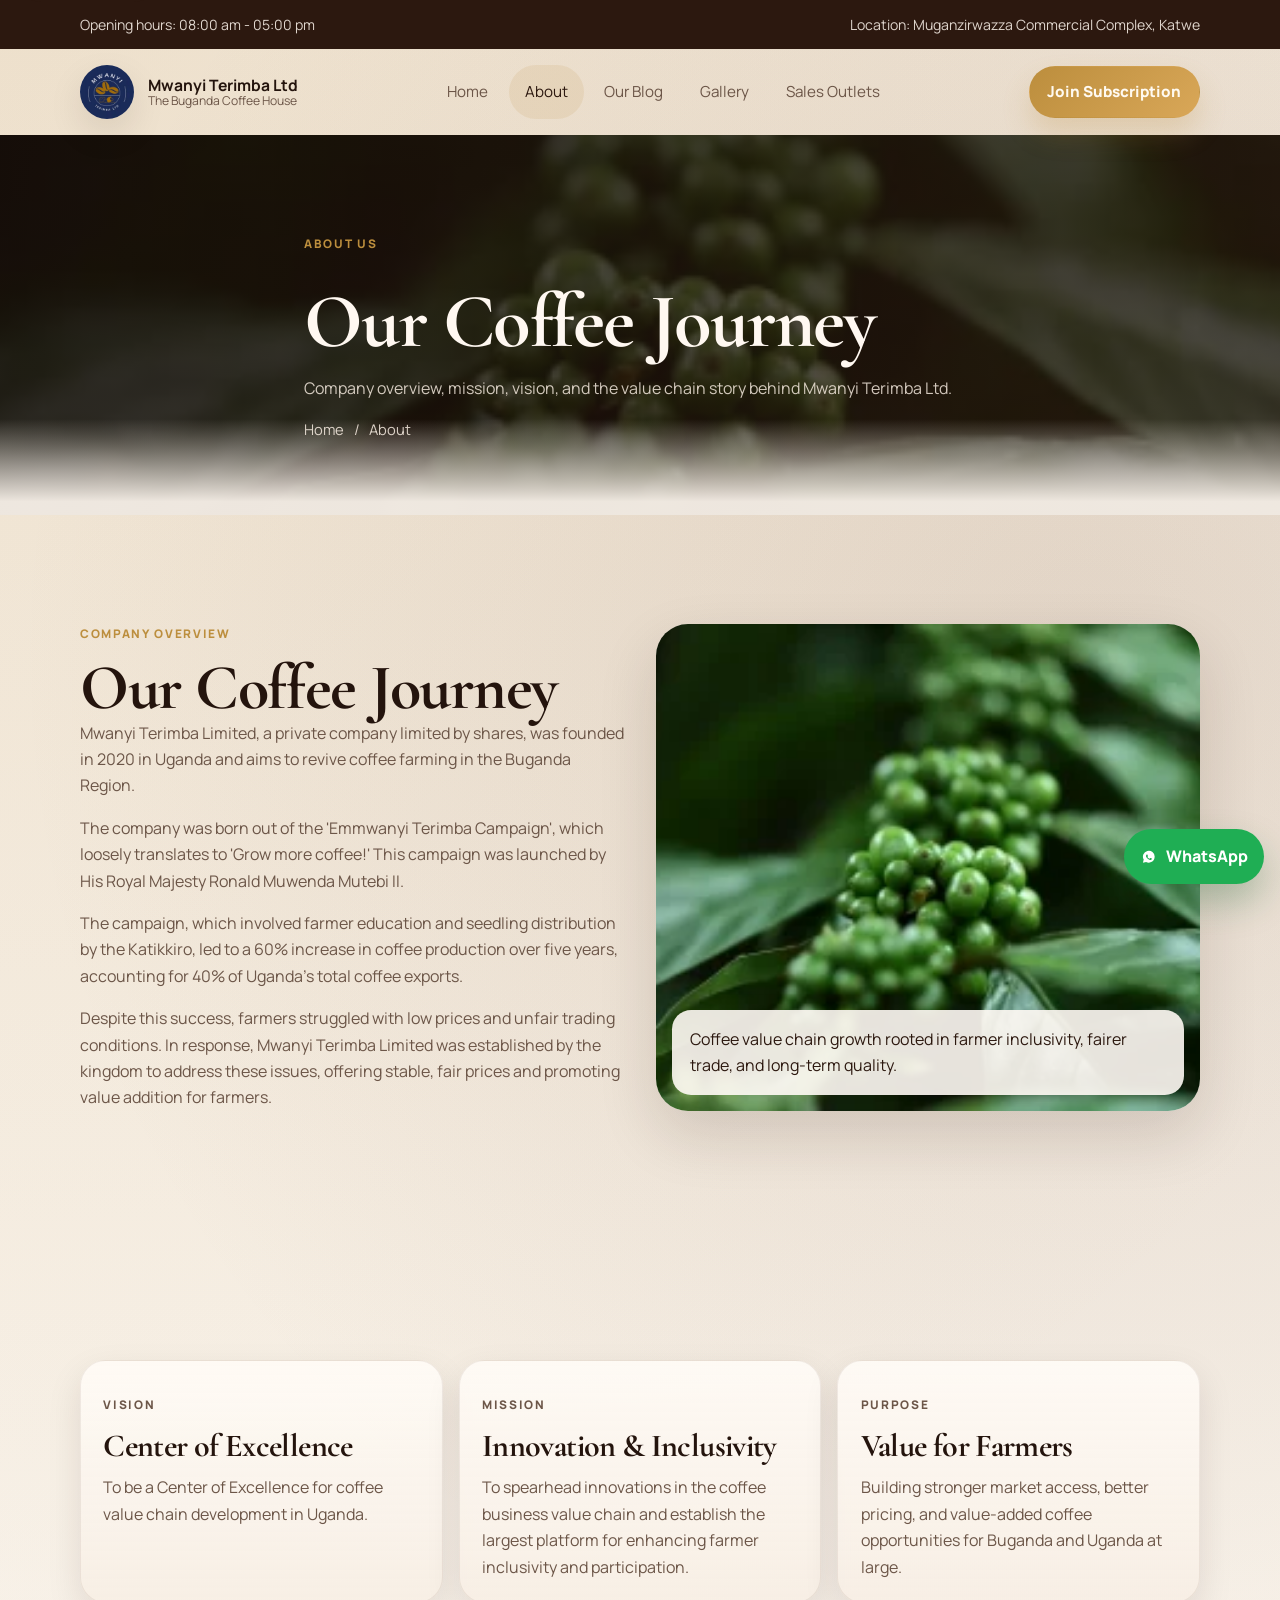
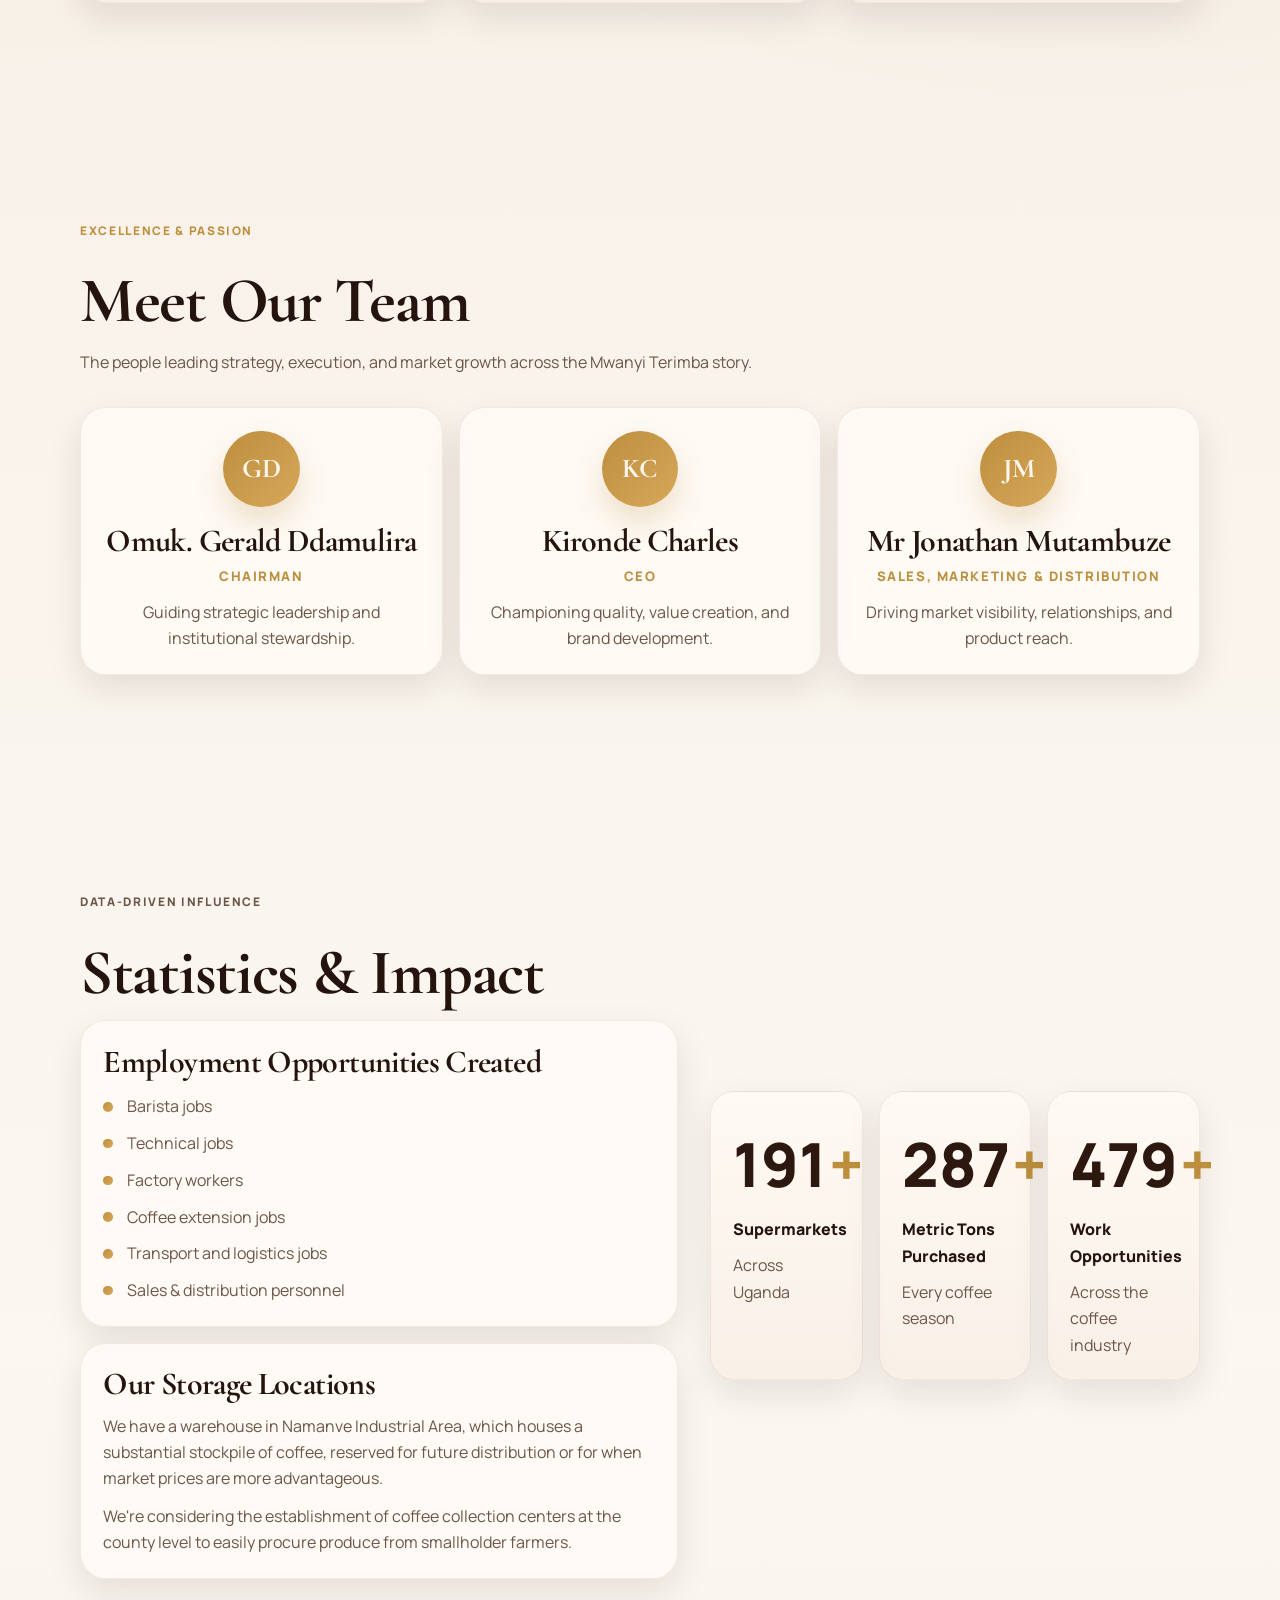
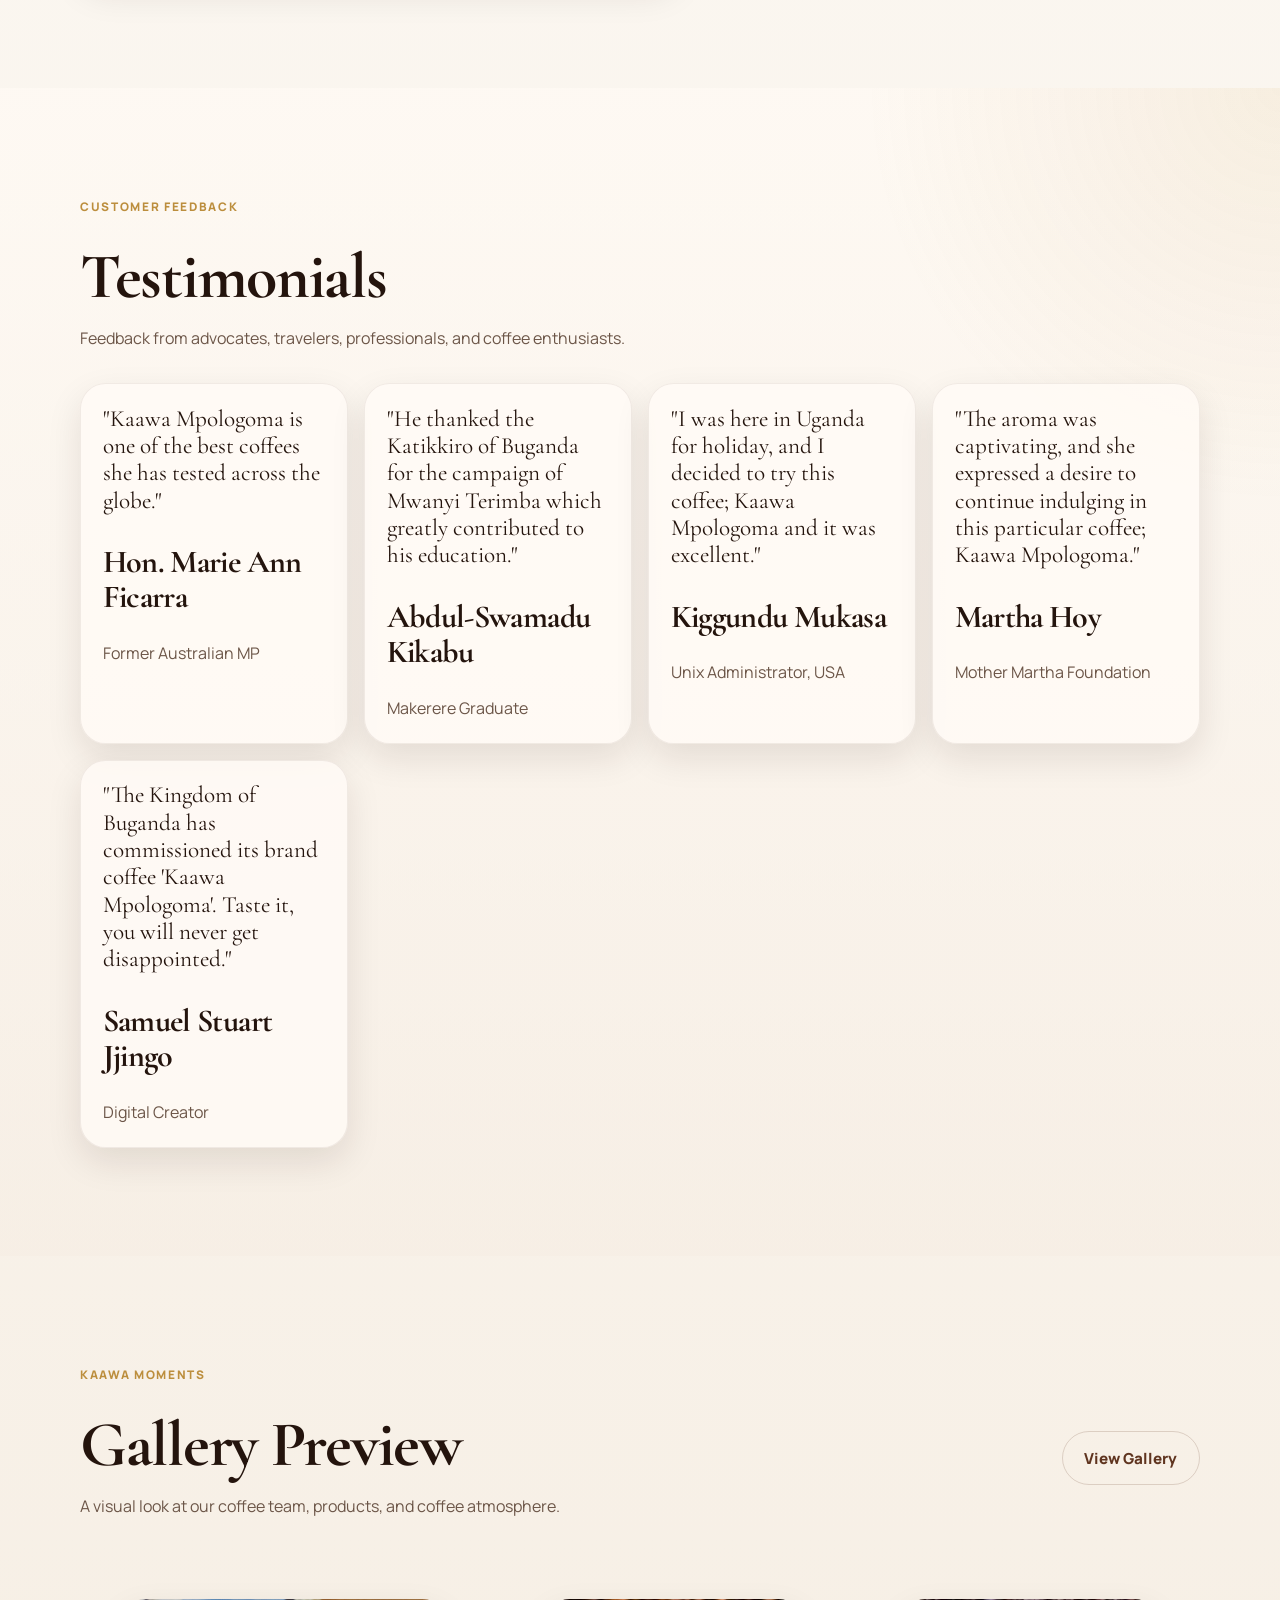
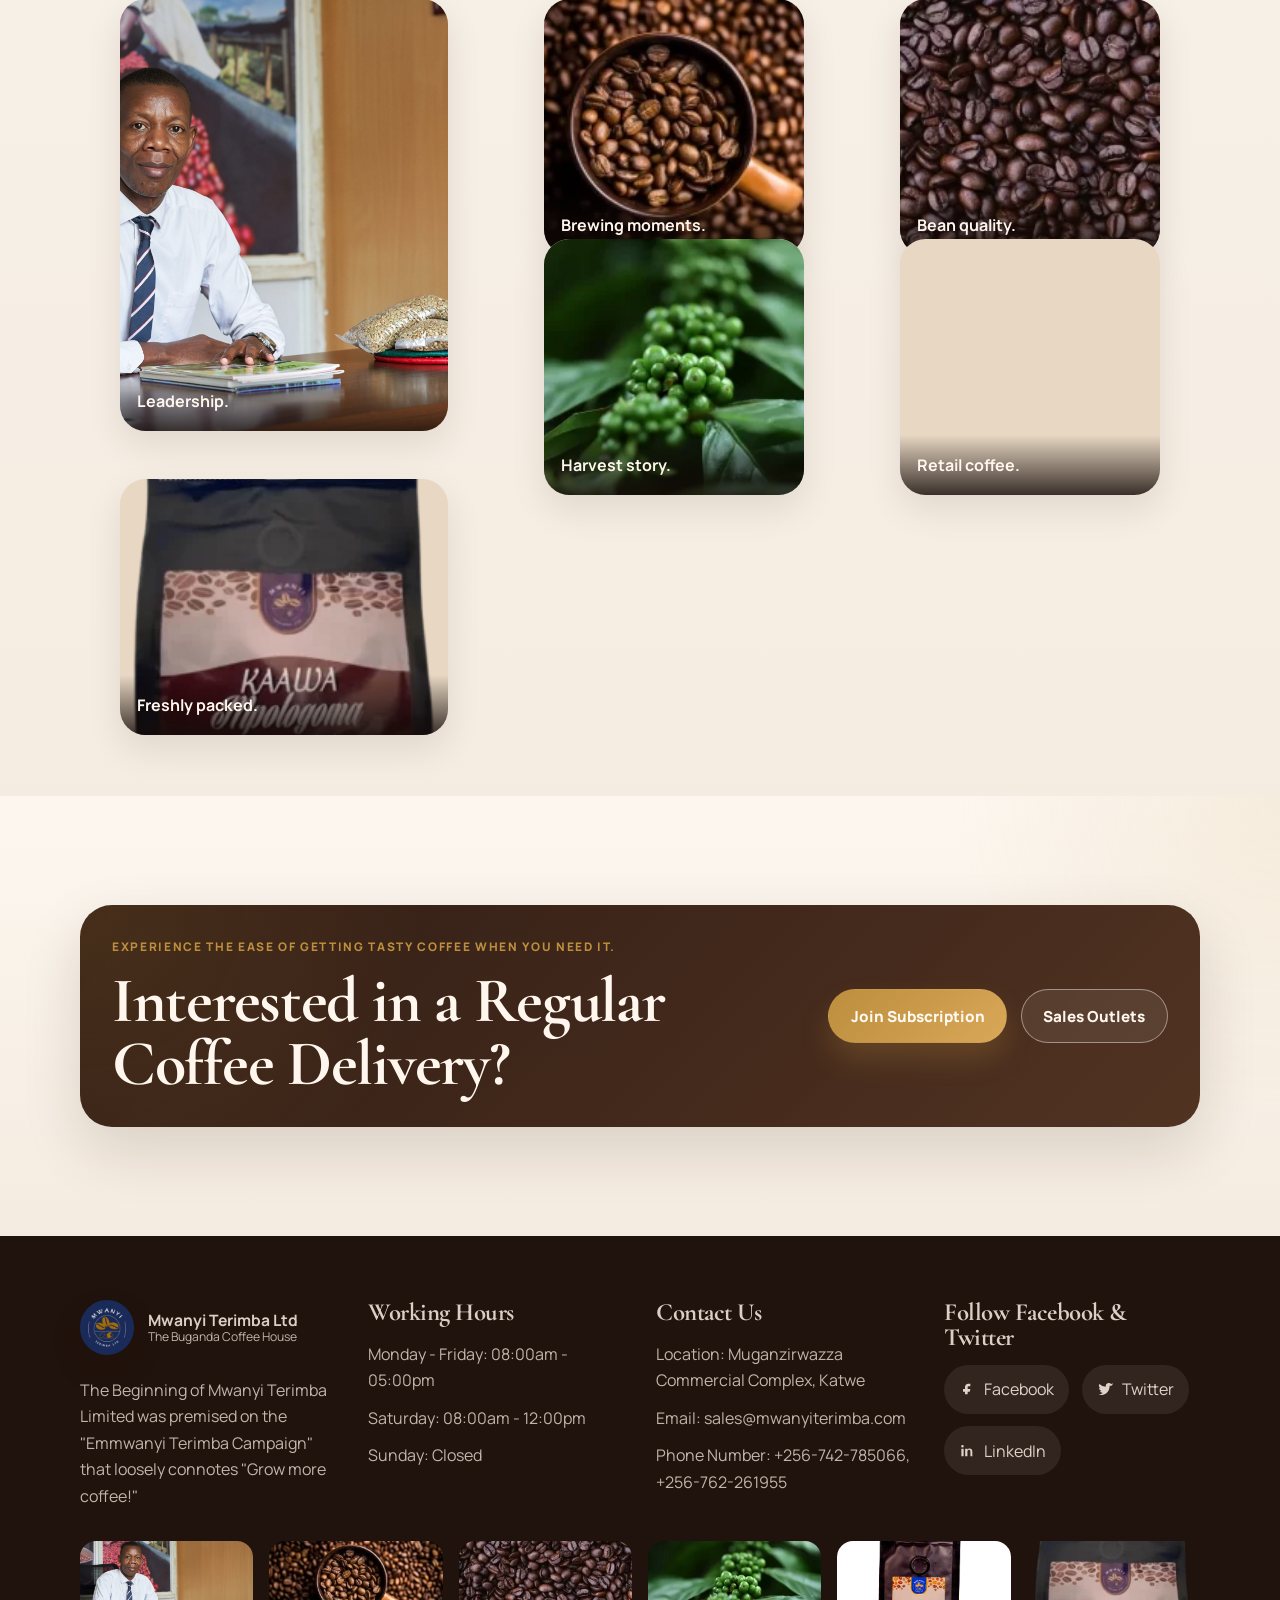
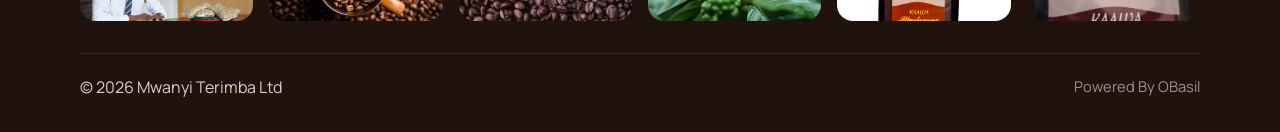
==== about.html @ d570b083 "Initial site" ====
<!DOCTYPE html>
<html lang="en">
  <head>
    <meta charset="UTF-8" />
    <meta name="viewport" content="width=device-width, initial-scale=1.0" />
    <title>About Us | Mwanyi Terimba Ltd</title>
    <meta
      name="description"
      content="Learn about Mwanyi Terimba Ltd, our coffee journey, mission, vision, team, impact, and the story behind The Buganda Coffee House."
    />
    <meta name="theme-color" content="#2c180f" />
    <link rel="preconnect" href="https://fonts.googleapis.com" />
    <link rel="preconnect" href="https://fonts.gstatic.com" crossorigin />
    <link
      href="https://fonts.googleapis.com/css2?family=Cormorant+Garamond:wght@500;600;700&family=Manrope:wght@400;500;600;700;800&display=swap"
      rel="stylesheet"
    />
    <link rel="stylesheet" href="styles.css" />
    <script src="script.js" defer></script>
  </head>
  <body data-page="about">
    <a class="skip-link" href="#main-content">Skip to content</a>

    <div class="topbar">
      <div class="container topbar-inner">
        <p>Opening hours: 08:00 am - 05:00 pm</p>
        <p>Location: Muganzirwazza Commercial Complex, Katwe</p>
      </div>
    </div>

    <header class="site-header" id="site-header">
      <div class="container nav-shell">
        <a class="brand" href="index.html" aria-label="Mwanyi Terimba Ltd home">
          <img
            src="images/logo/mwanyiterimbalogo.jpg"
            alt="Mwanyi Terimba Ltd logo"
            width="56"
            height="56"
          />
          <span>
            <strong>Mwanyi Terimba Ltd</strong>
            <small>The Buganda Coffee House</small>
          </span>
        </a>

        <button
          class="nav-toggle"
          type="button"
          aria-expanded="false"
          aria-controls="site-nav"
          aria-label="Toggle navigation"
        >
          <span></span>
          <span></span>
          <span></span>
        </button>

        <nav class="site-nav" id="site-nav" aria-label="Primary navigation">
          <a href="index.html" data-nav="home">Home</a>
          <a href="about.html" data-nav="about">About</a>
          <a href="blog.html" data-nav="blog">Our Blog</a>
          <a href="gallery.html" data-nav="gallery">Gallery</a>
          <a href="outlets.html" data-nav="outlets">Sales Outlets</a>
        </nav>

        <a class="button button-small button-solid nav-cta" href="index.html#subscription">
          Join Subscription
        </a>
      </div>
    </header>

    <main id="main-content">
      <section class="page-hero page-hero--about">
        <div class="page-hero-backdrop" aria-hidden="true"></div>
        <div class="container page-hero-shell">
          <p class="eyebrow">About Us</p>
          <h1>Our Coffee Journey</h1>
          <p>
            Company overview, mission, vision, and the value chain story behind Mwanyi
            Terimba Ltd.
          </p>
          <div class="breadcrumbs">
            <a href="index.html">Home</a>
            <span>/</span>
            <span>About</span>
          </div>
        </div>
      </section>

      <section class="section">
        <div class="container section-split">
          <div class="section-copy reveal">
            <p class="eyebrow">Company Overview</p>
            <h2>Our Coffee Journey</h2>
            <div class="copy-stack">
              <p>
                Mwanyi Terimba Limited, a private company limited by shares, was founded
                in 2020 in Uganda and aims to revive coffee farming in the Buganda Region.
              </p>
              <p>
                The company was born out of the 'Emmwanyi Terimba Campaign', which
                loosely translates to 'Grow more coffee!' This campaign was launched by
                His Royal Majesty Ronald Muwenda Mutebi II.
              </p>
              <p>
                The campaign, which involved farmer education and seedling distribution by
                the Katikkiro, led to a 60% increase in coffee production over five years,
                accounting for 40% of Uganda's total coffee exports.
              </p>
              <p>
                Despite this success, farmers struggled with low prices and unfair trading
                conditions. In response, Mwanyi Terimba Limited was established by the
                kingdom to address these issues, offering stable, fair prices and
                promoting value addition for farmers.
              </p>
            </div>
          </div>

          <div class="story-visual reveal">
            <img
              src="images/gallery/coffee-hero-02-300x200.webp"
              alt="Green coffee cherries in the field"
              width="300"
              height="200"
              loading="lazy"
              decoding="async"
            />
            <div class="story-visual-note">
              Coffee value chain growth rooted in farmer inclusivity, fairer trade, and
              long-term quality.
            </div>
          </div>
        </div>
      </section>

      <section class="section">
        <div class="container">
          <div class="mission-grid">
            <article class="mission-card reveal">
              <p class="eyebrow">Vision</p>
              <h3>Center of Excellence</h3>
              <p>
                To be a Center of Excellence for coffee value chain development in Uganda.
              </p>
            </article>

            <article class="mission-card reveal">
              <p class="eyebrow">Mission</p>
              <h3>Innovation &amp; Inclusivity</h3>
              <p>
                To spearhead innovations in the coffee business value chain and establish
                the largest platform for enhancing farmer inclusivity and participation.
              </p>
            </article>

            <article class="mission-card reveal">
              <p class="eyebrow">Purpose</p>
              <h3>Value for Farmers</h3>
              <p>
                Building stronger market access, better pricing, and value-added coffee
                opportunities for Buganda and Uganda at large.
              </p>
            </article>
          </div>
        </div>
      </section>

      <section class="section">
        <div class="container">
          <div class="section-heading reveal">
            <p class="eyebrow">Excellence &amp; Passion</p>
            <h2>Meet Our Team</h2>
            <p>
              The people leading strategy, execution, and market growth across the Mwanyi
              Terimba story.
            </p>
          </div>

          <div class="team-grid">
            <article class="team-card reveal">
              <div class="avatar-badge">GD</div>
              <h3>Omuk. Gerald Ddamulira</h3>
              <small>Chairman</small>
              <p>Guiding strategic leadership and institutional stewardship.</p>
            </article>

            <article class="team-card reveal">
              <div class="avatar-badge">KC</div>
              <h3>Kironde Charles</h3>
              <small>CEO</small>
              <p>Championing quality, value creation, and brand development.</p>
            </article>

            <article class="team-card reveal">
              <div class="avatar-badge">JM</div>
              <h3>Mr Jonathan Mutambuze</h3>
              <small>Sales, Marketing &amp; Distribution</small>
              <p>Driving market visibility, relationships, and product reach.</p>
            </article>
          </div>
        </div>
      </section>

      <section class="section impact">
        <div class="container impact-grid">
          <div class="impact-copy reveal">
            <p class="eyebrow">Data-Driven Influence</p>
            <h2>Statistics &amp; Impact</h2>
            <div class="impact-details">
              <article class="info-card">
                <h3>Employment Opportunities Created</h3>
                <ul class="check-list">
                  <li>Barista jobs</li>
                  <li>Technical jobs</li>
                  <li>Factory workers</li>
                  <li>Coffee extension jobs</li>
                  <li>Transport and logistics jobs</li>
                  <li>Sales &amp; distribution personnel</li>
                </ul>
              </article>

              <article class="info-card">
                <h3>Our Storage Locations</h3>
                <p>
                  We have a warehouse in Namanve Industrial Area, which houses a
                  substantial stockpile of coffee, reserved for future distribution or for
                  when market prices are more advantageous.
                </p>
                <p>
                  We're considering the establishment of coffee collection centers at the
                  county level to easily procure produce from smallholder farmers.
                </p>
              </article>
            </div>
          </div>

          <div class="impact-stats">
            <article class="stat-card reveal">
              <strong class="counter" data-target="200">0</strong>
              <span>Supermarkets</span>
              <p>Across Uganda</p>
            </article>

            <article class="stat-card reveal">
              <strong class="counter" data-target="300">0</strong>
              <span>Metric Tons Purchased</span>
              <p>Every coffee season</p>
            </article>

            <article class="stat-card reveal">
              <strong class="counter" data-target="500">0</strong>
              <span>Work Opportunities</span>
              <p>Across the coffee industry</p>
            </article>
          </div>
        </div>
      </section>

      <section class="section testimonials">
        <div class="container">
          <div class="section-heading reveal">
            <p class="eyebrow">Customer Feedback</p>
            <h2>Testimonials</h2>
            <p>
              Feedback from advocates, travelers, professionals, and coffee enthusiasts.
            </p>
          </div>

          <div class="testimonial-list">
            <article class="story-card reveal">
              <div class="story-card-content">
                <span class="testimonial-quote">
                  "Kaawa Mpologoma is one of the best coffees she has tested across the
                  globe."
                </span>
                <h3>Hon. Marie Ann Ficarra</h3>
                <p>Former Australian MP</p>
              </div>
            </article>

            <article class="story-card reveal">
              <div class="story-card-content">
                <span class="testimonial-quote">
                  "He thanked the Katikkiro of Buganda for the campaign of Mwanyi Terimba
                  which greatly contributed to his education."
                </span>
                <h3>Abdul-Swamadu Kikabu</h3>
                <p>Makerere Graduate</p>
              </div>
            </article>

            <article class="story-card reveal">
              <div class="story-card-content">
                <span class="testimonial-quote">
                  "I was here in Uganda for holiday, and I decided to try this coffee;
                  Kaawa Mpologoma and it was excellent."
                </span>
                <h3>Kiggundu Mukasa</h3>
                <p>Unix Administrator, USA</p>
              </div>
            </article>

            <article class="story-card reveal">
              <div class="story-card-content">
                <span class="testimonial-quote">
                  "The aroma was captivating, and she expressed a desire to continue
                  indulging in this particular coffee; Kaawa Mpologoma."
                </span>
                <h3>Martha Hoy</h3>
                <p>Mother Martha Foundation</p>
              </div>
            </article>

            <article class="story-card reveal">
              <div class="story-card-content">
                <span class="testimonial-quote">
                  "The Kingdom of Buganda has commissioned its brand coffee 'Kaawa
                  Mpologoma'. Taste it, you will never get disappointed."
                </span>
                <h3>Samuel Stuart Jjingo</h3>
                <p>Digital Creator</p>
              </div>
            </article>
          </div>
        </div>
      </section>

      <section class="section gallery">
        <div class="container">
          <div class="section-actions reveal">
            <div class="section-heading">
              <p class="eyebrow">Kaawa Moments</p>
              <h2>Gallery Preview</h2>
              <p>A visual look at our coffee team, products, and coffee atmosphere.</p>
            </div>
            <a class="button button-outline-dark" href="gallery.html">View Gallery</a>
          </div>

          <div class="gallery-grid">
            <figure class="gallery-card gallery-card-tall reveal">
              <img
                src="images/gallery/ceo.jpg"
                alt="CEO portrait"
                width="2560"
                height="1707"
                loading="lazy"
                decoding="async"
              />
              <figcaption>Leadership.</figcaption>
            </figure>

            <figure class="gallery-card reveal">
              <img
                src="images/gallery/coffeebeans2.webp"
                alt="Hot coffee brewing"
                width="300"
                height="168"
                loading="lazy"
                decoding="async"
              />
              <figcaption>Brewing moments.</figcaption>
            </figure>

            <figure class="gallery-card reveal">
              <img
                src="images/gallery/coffeebeans.webp"
                alt="Coffee beans"
                width="300"
                height="200"
                loading="lazy"
                decoding="async"
              />
              <figcaption>Bean quality.</figcaption>
            </figure>

            <figure class="gallery-card reveal">
              <img
                src="images/gallery/coffee-hero-02-300x200.webp"
                alt="Coffee harvest"
                width="300"
                height="200"
                loading="lazy"
                decoding="async"
              />
              <figcaption>Harvest story.</figcaption>
            </figure>

            <figure class="gallery-card reveal">
              <img
                src="images/gallery/kawampologoma.jpg"
                alt="Coffee packaging"
                width="2050"
                height="2560"
                loading="lazy"
                decoding="async"
              />
              <figcaption>Retail coffee.</figcaption>
            </figure>

            <figure class="gallery-card reveal">
              <img
                src="images/gallery/kawampologomasacket.webp"
                alt="Coffee pack"
                width="224"
                height="320"
                loading="lazy"
                decoding="async"
              />
              <figcaption>Freshly packed.</figcaption>
            </figure>
          </div>
        </div>
      </section>

      <section class="section cta-banner">
        <div class="container cta-shell reveal">
          <div>
            <p class="eyebrow">Experience the ease of getting tasty coffee when you need it.</p>
            <h2>Interested in a Regular Coffee Delivery?</h2>
          </div>
          <div class="cta-actions">
            <a class="button button-solid" href="index.html#subscription">Join Subscription</a>
            <a class="button button-outline" href="outlets.html">Sales Outlets</a>
          </div>
        </div>
      </section>
    </main>

    <footer class="site-footer">
      <div class="container footer-grid">
        <div class="footer-meta">
          <a class="brand footer-brand" href="index.html">
            <img
              src="images/logo/mwanyiterimbalogo.jpg"
              alt="Mwanyi Terimba Ltd logo"
              width="56"
              height="56"
              loading="lazy"
              decoding="async"
            />
            <span>
              <strong>Mwanyi Terimba Ltd</strong>
              <small>The Buganda Coffee House</small>
            </span>
          </a>
          <p class="footer-copy">
            The Beginning of Mwanyi Terimba Limited was premised on the "Emmwanyi Terimba
            Campaign" that loosely connotes "Grow more coffee!"
          </p>
        </div>

        <div>
          <h3>Working Hours</h3>
          <ul class="footer-list">
            <li>Monday - Friday: 08:00am - 05:00pm</li>
            <li>Saturday: 08:00am - 12:00pm</li>
            <li>Sunday: Closed</li>
          </ul>
        </div>

        <div>
          <h3>Contact Us</h3>
          <ul class="footer-list">
            <li>Location: Muganzirwazza Commercial Complex, Katwe</li>
            <li>Email: <a href="mailto:sales@mwanyiterimba.com">sales@mwanyiterimba.com</a></li>
            <li>
              Phone Number:
              <a href="tel:+256742785066">+256-742-785066</a>,
              <a href="tel:+256762261955">+256-762-261955</a>
            </li>
          </ul>
        </div>

        <div>
          <h3>Follow Facebook &amp; Twitter</h3>
          <div class="social-links" aria-label="Social media links">
            <a href="https://facebook.com" target="_blank" rel="noreferrer">
              <svg viewBox="0 0 24 24" aria-hidden="true">
                <path d="M14 8h3V4h-3c-3 0-5 2-5 5v3H6v4h3v4h4v-4h3.2l.8-4H13V9c0-.6.4-1 1-1Z" />
              </svg>
              <span>Facebook</span>
            </a>
            <a href="https://twitter.com" target="_blank" rel="noreferrer">
              <svg viewBox="0 0 24 24" aria-hidden="true">
                <path d="M18.9 7.15c.01.2.01.4.01.61 0 6.2-4.72 13.35-13.35 13.35A13.3 13.3 0 0 1 2 20.06a9.45 9.45 0 0 0 6.92-1.94 4.69 4.69 0 0 1-4.38-3.25c.3.05.6.08.92.08.44 0 .87-.06 1.28-.17a4.68 4.68 0 0 1-3.75-4.59v-.06c.63.35 1.35.57 2.12.6a4.68 4.68 0 0 1-1.45-6.24A13.28 13.28 0 0 0 13.3 8.7a4.68 4.68 0 0 1 7.97-4.27 9.3 9.3 0 0 0 2.97-1.14 4.67 4.67 0 0 1-2.05 2.58A9.37 9.37 0 0 0 24 5.1a10.07 10.07 0 0 1-2.7 2.05 4.5 4.5 0 0 0-2.4 0Z" />
              </svg>
              <span>Twitter</span>
            </a>
            <a href="https://linkedin.com" target="_blank" rel="noreferrer">
              <svg viewBox="0 0 24 24" aria-hidden="true">
                <path d="M6.94 8.5H3.56V20h3.38V8.5Zm.22-3.55a1.95 1.95 0 1 0-3.9 0 1.95 1.95 0 0 0 3.9 0ZM20 13.1c0-3.32-1.77-4.86-4.14-4.86-1.9 0-2.75 1.04-3.22 1.77V8.5H9.26V20h3.38v-6.4c0-1.68.32-3.3 2.4-3.3 2.06 0 2.08 1.92 2.08 3.41V20H20v-6.9Z" />
              </svg>
              <span>LinkedIn</span>
            </a>
          </div>
        </div>
      </div>

      <div class="container footer-gallery" aria-label="Footer gallery">
        <img src="images/gallery/ceo.jpg" alt="Mwanyi Terimba CEO portrait" loading="lazy" decoding="async" />
        <img src="images/gallery/coffeebeans2.webp" alt="Coffee served" loading="lazy" decoding="async" />
        <img src="images/gallery/coffeebeans.webp" alt="Coffee beans" loading="lazy" decoding="async" />
        <img src="images/gallery/coffee-hero-02-300x200.webp" alt="Coffee garden" loading="lazy" decoding="async" />
        <img src="images/gallery/kawampologoma.jpg" alt="Kaawa Mpologoma packet" loading="lazy" decoding="async" />
        <img src="images/gallery/kawampologomasacket.webp" alt="Coffee pack" loading="lazy" decoding="async" />
      </div>

      <div class="container footer-bottom">
        <p>&copy; <span id="current-year">2026</span> Mwanyi Terimba Ltd</p>
        <p class="footer-powered">Powered By OBasil</p>
      </div>
    </footer>

    <a
      class="whatsapp-button"
      href="https://wa.me/256742785066"
      target="_blank"
      rel="noreferrer"
      aria-label="Chat with Mwanyi Terimba Ltd on WhatsApp"
    >
      <svg viewBox="0 0 24 24" aria-hidden="true">
        <path
          d="M20 12a8 8 0 0 1-11.76 7.05L4 20l1.05-4.24A8 8 0 1 1 20 12Zm-4.23 2.23c-.2-.1-1.16-.57-1.34-.63-.18-.07-.31-.1-.44.1-.13.19-.51.63-.62.76-.11.13-.23.15-.43.05-.2-.1-.84-.31-1.6-.99-.59-.52-.99-1.16-1.11-1.35-.11-.2-.01-.3.08-.4.09-.09.2-.23.29-.34.1-.11.13-.19.2-.32.07-.13.03-.24-.02-.34-.05-.1-.44-1.06-.6-1.46-.16-.37-.32-.32-.44-.33h-.38c-.13 0-.34.05-.52.24-.18.2-.68.67-.68 1.63s.7 1.89.8 2.02c.1.13 1.37 2.08 3.32 2.92.47.2.84.32 1.13.42.47.15.89.13 1.22.08.37-.06 1.16-.47 1.33-.92.16-.46.16-.84.11-.92-.04-.08-.18-.13-.37-.23Z"
        />
      </svg>
      <span>WhatsApp</span>
    </a>
  </body>
</html>
---- styles.css ----
:root {
  --bg: #f6efe7;
  --bg-soft: #fbf7f2;
  --surface: rgba(255, 249, 241, 0.78);
  --surface-strong: #fffaf4;
  --surface-deep: #402418;
  --text: #24140d;
  --text-soft: #6c5648;
  --primary: #5f341f;
  --primary-deep: #2c180f;
  --gold: #bc8e3d;
  --gold-soft: #e8c98f;
  --line: rgba(77, 45, 28, 0.14);
  --shadow: 0 24px 60px rgba(39, 22, 14, 0.14);
  --shadow-soft: 0 14px 35px rgba(39, 22, 14, 0.1);
  --radius-sm: 18px;
  --radius-md: 28px;
  --radius-lg: 40px;
  --container: min(1120px, calc(100% - 2rem));
  --transition: 220ms ease;
}

*,
*::before,
*::after {
  box-sizing: border-box;
}

html {
  scroll-behavior: smooth;
  scroll-padding-top: 6rem;
}

body {
  margin: 0;
  font-family: "Manrope", "Segoe UI", sans-serif;
  color: var(--text);
  overflow-x: hidden;
  background:
    radial-gradient(circle at top left, rgba(188, 142, 61, 0.12), transparent 26%),
    radial-gradient(circle at right 15% top 10%, rgba(95, 52, 31, 0.12), transparent 18%),
    linear-gradient(180deg, #f4ebdf 0%, #fbf7f1 45%, #f3e9dc 100%);
  line-height: 1.65;
}

img {
  display: block;
  max-width: 100%;
}

a {
  color: inherit;
  text-decoration: none;
}

button,
a {
  -webkit-tap-highlight-color: transparent;
}

button {
  font: inherit;
}

main,
header,
section,
footer {
  position: relative;
}

.skip-link {
  position: absolute;
  top: -3rem;
  left: 1rem;
  padding: 0.75rem 1rem;
  background: var(--primary-deep);
  color: #fff;
  border-radius: 999px;
  z-index: 50;
}

.skip-link:focus {
  top: 1rem;
}

.container {
  width: var(--container);
  margin: 0 auto;
}

.section {
  padding: 4.75rem 0;
}

.eyebrow {
  margin: 0 0 0.85rem;
  color: var(--gold);
  text-transform: uppercase;
  letter-spacing: 0.14em;
  font-size: 0.74rem;
  font-weight: 800;
}

h1,
h2,
h3 {
  margin: 0;
  font-family: "Cormorant Garamond", Georgia, serif;
  letter-spacing: -0.02em;
  line-height: 0.98;
}

h1 {
  font-size: clamp(3rem, 8vw, 5.8rem);
}

h2 {
  font-size: clamp(2.3rem, 6vw, 4rem);
}

h3 {
  font-size: clamp(1.45rem, 3vw, 2rem);
}

p {
  margin: 0;
}

.topbar {
  background: var(--primary-deep);
  color: rgba(255, 247, 239, 0.85);
  font-size: 0.88rem;
}

.topbar-inner {
  display: flex;
  flex-direction: column;
  gap: 0.3rem;
  padding: 0.8rem 0;
}

.site-header {
  position: sticky;
  top: 0;
  z-index: 40;
  transition: background-color var(--transition), box-shadow var(--transition), backdrop-filter var(--transition);
}

.site-header.is-scrolled {
  background: rgba(248, 241, 233, 0.82);
  backdrop-filter: blur(18px);
  box-shadow: 0 16px 40px rgba(41, 23, 15, 0.08);
}

.nav-shell {
  display: grid;
  grid-template-columns: minmax(0, 1fr) auto;
  align-items: center;
  gap: 0.75rem;
  padding: 1rem 0;
}

.brand {
  display: inline-flex;
  align-items: center;
  gap: 0.85rem;
  min-width: 0;
}

.brand img {
  width: 3.4rem;
  height: 3.4rem;
  border-radius: 50%;
  object-fit: cover;
  box-shadow: var(--shadow-soft);
}

.brand span {
  display: grid;
  gap: 0.05rem;
  min-width: 0;
}

.brand strong {
  font-size: 0.98rem;
  line-height: 1.15;
}

.brand small {
  font-size: 0.76rem;
  color: var(--text-soft);
  line-height: 1.15;
}

.nav-toggle {
  justify-self: end;
  width: 3rem;
  height: 3rem;
  display: inline-flex;
  flex-direction: column;
  justify-content: center;
  gap: 0.3rem;
  padding: 0.65rem;
  border: 1px solid var(--line);
  border-radius: 999px;
  background: rgba(255, 250, 244, 0.8);
  color: var(--primary-deep);
}

.nav-toggle span {
  display: block;
  width: 100%;
  height: 2px;
  border-radius: 999px;
  background: currentColor;
  transition: transform var(--transition), opacity var(--transition);
}

.nav-toggle[aria-expanded="true"] span:nth-child(1) {
  transform: translateY(0.32rem) rotate(45deg);
}

.nav-toggle[aria-expanded="true"] span:nth-child(2) {
  opacity: 0;
}

.nav-toggle[aria-expanded="true"] span:nth-child(3) {
  transform: translateY(-0.32rem) rotate(-45deg);
}

.site-nav {
  grid-column: 1 / -1;
  display: none;
  flex-direction: column;
  gap: 0.3rem;
  padding: 0.6rem;
  background: rgba(255, 249, 242, 0.94);
  border: 1px solid rgba(77, 45, 28, 0.08);
  border-radius: 1.4rem;
  box-shadow: var(--shadow-soft);
}

.site-nav.is-open {
  display: flex;
}

.site-nav a,
.nav-cta {
  font-size: 0.95rem;
}

.site-nav a {
  padding: 0.9rem 1rem;
  border-radius: 999px;
  color: var(--text-soft);
  transition: background-color var(--transition), color var(--transition);
}

.site-nav a:hover,
.site-nav a:focus-visible {
  color: var(--primary-deep);
  background: rgba(188, 142, 61, 0.11);
}

.button.nav-cta {
  display: none;
}

.button {
  display: inline-flex;
  align-items: center;
  justify-content: center;
  min-height: 3.2rem;
  padding: 0.85rem 1.35rem;
  border-radius: 999px;
  border: 1px solid transparent;
  font-weight: 800;
  font-size: 0.95rem;
  transition: transform var(--transition), box-shadow var(--transition), background-color var(--transition), color var(--transition), border-color var(--transition);
}

.button:hover,
.button:focus-visible {
  transform: translateY(-2px);
}

.button-solid {
  background: linear-gradient(135deg, var(--gold) 0%, #d9a758 100%);
  color: #fffaf1;
  box-shadow: 0 16px 28px rgba(188, 142, 61, 0.24);
}

.button-solid:hover,
.button-solid:focus-visible {
  box-shadow: 0 20px 34px rgba(188, 142, 61, 0.32);
}

.button-outline {
  background: rgba(255, 250, 244, 0.08);
  border-color: rgba(255, 247, 239, 0.45);
  color: #fff6ed;
}

.button-outline:hover,
.button-outline:focus-visible {
  background: rgba(255, 250, 244, 0.14);
}

.button-small {
  min-height: 2.85rem;
  padding: 0.75rem 1.1rem;
}

.text-link {
  display: inline-flex;
  align-items: center;
  gap: 0.4rem;
  font-weight: 800;
  color: var(--primary);
}

.text-link::after {
  content: "\2192";
  transition: transform var(--transition);
}

.text-link:hover::after,
.text-link:focus-visible::after {
  transform: translateX(0.2rem);
}

.hero {
  isolation: isolate;
  overflow: clip;
  padding-top: 2.8rem;
  padding-bottom: 3.5rem;
}

.hero-backdrop {
  position: absolute;
  inset: 0;
  z-index: -2;
  background:
    linear-gradient(120deg, rgba(22, 11, 8, 0.82), rgba(44, 24, 15, 0.7) 45%, rgba(74, 40, 21, 0.52)),
    url("images/gallery/coffeebeans2.webp") center/cover no-repeat;
  transform: scale(1.08);
  filter: saturate(0.9);
}

.hero::after {
  content: "";
  position: absolute;
  inset: auto 0 0;
  height: 9rem;
  background: linear-gradient(180deg, rgba(246, 239, 231, 0) 0%, rgba(246, 239, 231, 0.96) 82%);
  z-index: -1;
}

.hero-grid {
  display: grid;
  gap: 1.5rem;
}

.hero-copy {
  color: #fff8f1;
}

.hero-subheading {
  margin-top: 0.7rem;
  font-size: clamp(1.2rem, 3vw, 1.9rem);
  color: var(--gold-soft);
  font-weight: 700;
}

.hero-tagline {
  margin-top: 1rem;
  font-size: 1.15rem;
  font-weight: 700;
}

.hero-body {
  margin-top: 1.1rem;
  max-width: 36rem;
  color: rgba(255, 244, 233, 0.82);
}

.hero-actions {
  display: flex;
  flex-wrap: wrap;
  gap: 0.85rem;
  margin-top: 1.7rem;
}

.hero-notes {
  display: flex;
  flex-wrap: wrap;
  gap: 0.7rem;
  margin-top: 1.55rem;
}

.hero-notes span {
  padding: 0.55rem 0.85rem;
  background: rgba(255, 250, 244, 0.1);
  border: 1px solid rgba(255, 247, 239, 0.14);
  border-radius: 999px;
  color: rgba(255, 247, 239, 0.88);
  font-size: 0.84rem;
}

.hero-visual {
  position: relative;
  min-height: 18rem;
}

.hero-card {
  position: absolute;
  overflow: hidden;
  border-radius: 2rem;
  background: rgba(255, 250, 245, 0.08);
  border: 1px solid rgba(255, 246, 238, 0.1);
  box-shadow: var(--shadow);
}

.hero-card img {
  width: 100%;
  height: 100%;
  object-fit: cover;
}

.hero-card-main {
  right: 0;
  top: 0;
  width: min(68vw, 16rem);
  height: 18rem;
  background:
    linear-gradient(180deg, rgba(44, 24, 15, 0.1), rgba(44, 24, 15, 0.15)),
    #fff4e6;
}

.hero-card-main img {
  object-fit: contain;
  padding: 1.4rem 1rem;
}

.hero-card-secondary {
  left: 0;
  bottom: 0;
  width: min(46vw, 10rem);
  height: 7.8rem;
}

.hero-badge {
  position: absolute;
  left: 0.7rem;
  top: 0.7rem;
  display: grid;
  gap: 0.2rem;
  max-width: 9.25rem;
  padding: 0.8rem 0.9rem;
  border-radius: 1.3rem;
  background: rgba(255, 250, 244, 0.92);
  color: var(--primary-deep);
  box-shadow: var(--shadow-soft);
}

.hero-badge span {
  font-size: 0.78rem;
  color: var(--text-soft);
  text-transform: uppercase;
  letter-spacing: 0.14em;
  font-weight: 800;
}

.hero-badge strong {
  font-size: 1rem;
  line-height: 1.25;
}

.section-heading,
.section-copy {
  max-width: 44rem;
}

.section-heading p:last-child,
.section-copy p:not(.eyebrow):not(.quote-author):not(.hero-subheading):not(.hero-tagline):not(.hero-body) {
  color: var(--text-soft);
}

.section-heading {
  display: grid;
  gap: 1rem;
  margin-bottom: 2rem;
}

.about-grid,
.impact-grid,
.cta-shell {
  display: grid;
  gap: 2rem;
}

.highlight-quote {
  margin: 1.75rem 0 0.75rem;
  padding: 1.5rem;
  border-left: 4px solid var(--gold);
  border-radius: 0 1.25rem 1.25rem 0;
  background: rgba(255, 250, 244, 0.72);
  font-family: "Cormorant Garamond", Georgia, serif;
  font-size: clamp(1.5rem, 4vw, 2rem);
  line-height: 1.18;
  box-shadow: var(--shadow-soft);
}

.quote-author {
  color: var(--primary);
  font-weight: 800;
}

.about-points {
  display: grid;
  gap: 1rem;
  margin-top: 1.7rem;
}

.mini-card {
  padding: 1.35rem;
  border-radius: 1.4rem;
  background: rgba(255, 251, 246, 0.74);
  border: 1px solid rgba(77, 45, 28, 0.08);
  box-shadow: var(--shadow-soft);
}

.mini-card p {
  margin-top: 0.6rem;
  color: var(--text-soft);
}

.about-visual {
  display: grid;
  place-items: center;
  gap: 1rem;
}

.ceo-frame {
  position: relative;
  width: min(78vw, 25rem);
  aspect-ratio: 1 / 1;
  padding: 0.9rem;
  border-radius: 50%;
  background:
    linear-gradient(145deg, rgba(188, 142, 61, 0.28), rgba(95, 52, 31, 0.06)),
    rgba(255, 252, 247, 0.9);
  box-shadow: var(--shadow);
}

.ceo-frame::before {
  content: "";
  position: absolute;
  inset: 0.75rem;
  border-radius: 50%;
  border: 1px dashed rgba(188, 142, 61, 0.7);
}

.ceo-frame img {
  width: 100%;
  height: 100%;
  object-fit: cover;
  object-position: 32% center;
  border-radius: 50%;
}

.ceo-note {
  max-width: 22rem;
  padding: 1rem 1.2rem;
  border-radius: 1.25rem;
  background: rgba(255, 250, 244, 0.82);
  color: var(--text-soft);
  text-align: center;
  box-shadow: var(--shadow-soft);
}

.catalogue,
.testimonials,
.cta-banner {
  background:
    radial-gradient(circle at right top, rgba(188, 142, 61, 0.1), transparent 24%),
    linear-gradient(180deg, rgba(255, 250, 244, 0.76) 0%, rgba(245, 236, 226, 0.5) 100%);
}

.product-grid,
.feature-grid,
.blog-grid,
.footer-grid {
  display: grid;
  gap: 1.2rem;
}

.product-card,
.feature-card,
.blog-card,
.stat-card,
.testimonial-card {
  border: 1px solid rgba(77, 45, 28, 0.08);
  box-shadow: var(--shadow-soft);
}

.product-card,
.blog-card {
  overflow: hidden;
  border-radius: 1.8rem;
  background: rgba(255, 251, 246, 0.86);
}

.product-card img,
.blog-card img {
  width: 100%;
  height: 15rem;
  object-fit: cover;
}

.product-card img {
  background: linear-gradient(180deg, #fff6eb, #f4ebdf);
}

.product-content,
.blog-content {
  display: grid;
  gap: 0.9rem;
  padding: 1.35rem;
}

.product-kicker,
.blog-meta {
  color: var(--gold);
  font-size: 0.78rem;
  letter-spacing: 0.12em;
  text-transform: uppercase;
  font-weight: 800;
}

.product-content p:last-of-type,
.blog-content p:last-of-type {
  color: var(--text-soft);
}

.feature-grid {
  margin-top: 2rem;
}

.feature-card {
  padding: 1.5rem;
  border-radius: 1.6rem;
  background: rgba(255, 250, 244, 0.78);
}

.feature-card p {
  margin-top: 0.75rem;
  color: var(--text-soft);
}

.feature-icon {
  width: 3.25rem;
  height: 3.25rem;
  display: grid;
  place-items: center;
  margin-bottom: 1rem;
  border-radius: 50%;
  background: linear-gradient(135deg, rgba(188, 142, 61, 0.18), rgba(95, 52, 31, 0.14));
  color: var(--primary);
}

.feature-icon svg {
  width: 1.35rem;
  height: 1.35rem;
  fill: none;
  stroke: currentColor;
  stroke-width: 1.6;
  stroke-linecap: round;
  stroke-linejoin: round;
}

.impact-grid {
  align-items: center;
}

.impact-stats {
  display: grid;
  gap: 1rem;
}

.stat-card {
  padding: 1.35rem;
  border-radius: 1.5rem;
  background: linear-gradient(180deg, rgba(255, 250, 244, 0.9), rgba(247, 238, 228, 0.8));
}

.stat-card strong {
  display: inline-flex;
  align-items: baseline;
  font-size: clamp(2.4rem, 8vw, 3.8rem);
  color: var(--primary-deep);
  font-weight: 800;
}

.stat-card strong::after {
  content: "+";
  margin-left: 0.15rem;
  color: var(--gold);
}

.stat-card span {
  display: block;
  margin-top: 0.15rem;
  font-weight: 800;
  font-size: 1rem;
}

.stat-card p {
  margin-top: 0.6rem;
  color: var(--text-soft);
}

.subscription-shell {
  padding: 2rem;
  border-radius: 2rem;
  background:
    linear-gradient(135deg, rgba(44, 24, 15, 0.96), rgba(95, 52, 31, 0.88)),
    url("images/gallery/coffeebeans.webp") center/cover no-repeat;
  color: #fff7ef;
  box-shadow: var(--shadow);
}

.subscription-shell p:not(.eyebrow) {
  color: rgba(255, 243, 232, 0.82);
}

.subscription-actions {
  display: grid;
  gap: 1rem;
  align-content: center;
}

.testimonials .section-heading {
  margin-bottom: 1.6rem;
}

.testimonial-carousel {
  display: grid;
  grid-template-columns: auto 1fr auto;
  align-items: center;
  gap: 0.8rem;
}

.carousel-viewport {
  position: relative;
  min-height: 19rem;
}

.testimonial-card {
  position: absolute;
  inset: 0;
  display: grid;
  align-content: space-between;
  gap: 1rem;
  padding: 1.7rem;
  border-radius: 1.8rem;
  background: rgba(255, 251, 246, 0.92);
  opacity: 0;
  pointer-events: none;
  transform: translateX(1rem);
  transition: opacity 320ms ease, transform 320ms ease;
}

.testimonial-card.is-active {
  opacity: 1;
  pointer-events: auto;
  transform: translateX(0);
}

.testimonial-text {
  font-family: "Cormorant Garamond", Georgia, serif;
  font-size: clamp(1.7rem, 4vw, 2.35rem);
  line-height: 1.08;
}

.testimonial-card span {
  color: var(--text-soft);
  font-weight: 700;
}

.carousel-button {
  width: 3rem;
  height: 3rem;
  border: 1px solid rgba(77, 45, 28, 0.12);
  border-radius: 50%;
  background: rgba(255, 251, 246, 0.88);
  color: var(--primary-deep);
  box-shadow: var(--shadow-soft);
  transition: transform var(--transition), background-color var(--transition);
}

.carousel-button:hover,
.carousel-button:focus-visible {
  transform: translateY(-2px);
  background: rgba(255, 247, 238, 1);
}

.carousel-dots {
  grid-column: 1 / -1;
  display: flex;
  justify-content: center;
  gap: 0.55rem;
  margin-top: 1.2rem;
}

.carousel-dot {
  width: 0.8rem;
  height: 0.8rem;
  padding: 0;
  border: 0;
  border-radius: 50%;
  background: rgba(95, 52, 31, 0.18);
  transition: transform var(--transition), background-color var(--transition);
}

.carousel-dot.is-active {
  background: var(--gold);
  transform: scale(1.15);
}

.blog-card h3 {
  line-height: 1.12;
}

.gallery-grid {
  display: grid;
  gap: 1rem;
}

.gallery-card {
  position: relative;
  overflow: hidden;
  min-height: 16rem;
  border-radius: 1.6rem;
  background: #e7d7c3;
  box-shadow: var(--shadow-soft);
}

.gallery-card img {
  width: 100%;
  height: 100%;
  object-fit: cover;
  transition: transform 420ms ease, filter 420ms ease;
}

.gallery-card figcaption {
  position: absolute;
  inset: auto 0 0;
  padding: 1.05rem;
  background: linear-gradient(180deg, rgba(20, 11, 8, 0) 0%, rgba(20, 11, 8, 0.82) 100%);
  color: #fff6ed;
  font-weight: 700;
}

.gallery-card:hover img,
.gallery-card:focus-within img {
  transform: scale(1.06);
  filter: saturate(1.08);
}

.cta-shell {
  align-items: center;
  padding: 2rem;
  border-radius: 2rem;
  background:
    radial-gradient(circle at left top, rgba(188, 142, 61, 0.16), transparent 30%),
    linear-gradient(135deg, rgba(44, 24, 15, 0.98), rgba(72, 40, 23, 0.95));
  color: #fff6ed;
  box-shadow: var(--shadow);
}

.cta-actions {
  display: flex;
  flex-wrap: wrap;
  gap: 0.85rem;
}

.site-footer {
  padding: 4rem 0 2rem;
  background: #20120c;
  color: rgba(255, 244, 233, 0.84);
}

.footer-grid {
  gap: 2rem;
}

.footer-brand small,
.footer-copy,
.footer-list,
.footer-list a {
  color: rgba(255, 244, 233, 0.72);
}

.footer-copy {
  margin-top: 1rem;
  max-width: 26rem;
}

.site-footer h3 {
  margin-bottom: 1rem;
  font-size: 1.55rem;
}

.footer-list {
  display: grid;
  gap: 0.7rem;
  padding: 0;
  margin: 0;
  list-style: none;
}

.footer-list a:hover,
.social-links a:hover {
  color: #fff;
}

.social-links {
  display: flex;
  flex-wrap: wrap;
  gap: 0.8rem;
}

.social-links a {
  display: inline-flex;
  align-items: center;
  gap: 0.55rem;
  padding: 0.7rem 0.95rem;
  border-radius: 999px;
  background: rgba(255, 250, 244, 0.08);
}

.social-links svg {
  width: 1rem;
  height: 1rem;
  fill: currentColor;
}

.footer-bottom {
  margin-top: 2rem;
  padding-top: 1.25rem;
  border-top: 1px solid rgba(255, 244, 233, 0.1);
}

.whatsapp-button {
  position: fixed;
  right: 1rem;
  bottom: 1rem;
  z-index: 35;
  display: inline-flex;
  align-items: center;
  gap: 0.55rem;
  padding: 0.9rem 1rem;
  border-radius: 999px;
  background: #1fae54;
  color: #fff;
  font-weight: 800;
  box-shadow: 0 18px 36px rgba(18, 95, 44, 0.28);
}

.whatsapp-button svg {
  width: 1.1rem;
  height: 1.1rem;
  fill: currentColor;
}

.reveal {
  opacity: 0;
  transform: translateY(1.4rem);
  transition: opacity 600ms ease, transform 600ms ease;
}

.reveal.is-visible {
  opacity: 1;
  transform: translateY(0);
}

@media (prefers-reduced-motion: reduce) {
  html {
    scroll-behavior: auto;
  }

  *,
  *::before,
  *::after {
    animation: none !important;
    transition: none !important;
  }

  .reveal {
    opacity: 1;
    transform: none;
  }
}

@media (min-width: 48rem) {
  .section {
    padding: 6rem 0;
  }

  .topbar-inner {
    flex-direction: row;
    justify-content: space-between;
    gap: 1rem;
  }

  .nav-shell {
    grid-template-columns: auto 1fr auto;
  }

  .nav-toggle {
    display: none;
  }

  .site-nav {
    grid-column: auto;
    display: flex;
    flex-direction: row;
    justify-content: center;
    align-items: center;
    padding: 0;
    background: transparent;
    border: 0;
    box-shadow: none;
  }

  .button.nav-cta {
    display: inline-flex;
  }

  .hero {
    padding-top: 4.3rem;
    padding-bottom: 5rem;
    min-height: calc(100vh - 4.5rem);
    display: grid;
    align-items: center;
  }

  .hero-grid,
  .about-grid,
  .impact-grid,
  .subscription-shell,
  .cta-shell {
    grid-template-columns: minmax(0, 1.1fr) minmax(0, 0.9fr);
  }

  .hero-visual {
    min-height: 30rem;
  }

  .hero-card-main {
    width: min(31vw, 22rem);
    height: 28rem;
  }

  .hero-card-secondary {
    width: min(20vw, 16rem);
    height: 11rem;
  }

  .hero-badge {
    left: 2rem;
    top: 2rem;
  }

  .product-grid,
  .blog-grid,
  .footer-grid {
    grid-template-columns: repeat(3, minmax(0, 1fr));
  }

  .feature-grid {
    grid-template-columns: repeat(2, minmax(0, 1fr));
  }

  .impact-stats {
    grid-template-columns: repeat(3, minmax(0, 1fr));
  }

  .subscription-actions {
    justify-items: end;
    text-align: right;
  }

  .gallery-grid {
    grid-template-columns: 1.2fr 1fr 1fr;
    grid-auto-rows: 14rem;
  }

  .gallery-card-tall {
    grid-row: span 2;
  }
}

@media (min-width: 64rem) {
  .section {
    padding: 6.8rem 0;
  }

  .hero-actions {
    margin-top: 2rem;
  }

  .about-points {
    grid-template-columns: repeat(3, minmax(0, 1fr));
  }

  .feature-grid {
    grid-template-columns: repeat(4, minmax(0, 1fr));
  }

  .blog-grid,
  .footer-grid {
    grid-template-columns: repeat(4, minmax(0, 1fr));
  }

  .footer-grid > :first-child {
    grid-column: span 1;
  }

  .cta-shell {
    grid-template-columns: 1.2fr auto;
  }
}

.site-nav a.is-active {
  color: var(--primary-deep);
  background: rgba(188, 142, 61, 0.12);
}

.section-band {
  padding-top: 0;
}

.section-actions {
  display: flex;
  flex-wrap: wrap;
  align-items: center;
  justify-content: space-between;
  gap: 1rem;
  margin-bottom: 2rem;
}

.page-hero {
  isolation: isolate;
  overflow: clip;
  padding: 4.6rem 0 3.4rem;
  color: #fff8f1;
}

.page-hero::after {
  content: "";
  position: absolute;
  inset: auto 0 0;
  height: 6rem;
  background: linear-gradient(180deg, rgba(246, 239, 231, 0) 0%, rgba(246, 239, 231, 0.96) 86%);
  z-index: -1;
}

.page-hero-backdrop {
  position: absolute;
  inset: 0;
  z-index: -2;
  background:
    linear-gradient(120deg, rgba(22, 11, 8, 0.88), rgba(44, 24, 15, 0.78)),
    url("images/gallery/coffeebeans.webp") center/cover no-repeat;
  transform: scale(1.04);
}

.page-hero--about .page-hero-backdrop {
  background:
    linear-gradient(120deg, rgba(22, 11, 8, 0.85), rgba(44, 24, 15, 0.72)),
    url("images/gallery/coffee-hero-02-300x200.webp") center/cover no-repeat;
}

.page-hero--blog .page-hero-backdrop {
  background:
    linear-gradient(120deg, rgba(22, 11, 8, 0.84), rgba(44, 24, 15, 0.72)),
    url("images/gallery/coffeebeans2.webp") center/cover no-repeat;
}

.page-hero--gallery .page-hero-backdrop {
  background:
    linear-gradient(120deg, rgba(22, 11, 8, 0.84), rgba(44, 24, 15, 0.72)),
    url("images/gallery/kawampologomasacket.webp") center/cover no-repeat;
}

.page-hero--outlets .page-hero-backdrop {
  background:
    linear-gradient(120deg, rgba(22, 11, 8, 0.86), rgba(44, 24, 15, 0.74)),
    url("images/gallery/kawampologoma.jpg") center/cover no-repeat;
}

.page-hero-shell {
  display: grid;
  gap: 1rem;
  max-width: 42rem;
}

.page-hero h1 {
  font-size: clamp(2.8rem, 7vw, 4.8rem);
}

.page-hero p:not(.eyebrow) {
  color: rgba(255, 244, 233, 0.8);
}

.breadcrumbs {
  display: inline-flex;
  align-items: center;
  gap: 0.6rem;
  flex-wrap: wrap;
  color: rgba(255, 244, 233, 0.82);
  font-size: 0.92rem;
}

.breadcrumbs a:hover,
.breadcrumbs a:focus-visible {
  color: #fff;
}

.royal-band-shell {
  display: grid;
  gap: 1.4rem;
  padding: 1.4rem;
  border-radius: 2rem;
  background:
    linear-gradient(135deg, rgba(44, 24, 15, 0.98), rgba(78, 46, 28, 0.9)),
    url("images/gallery/coffeebeans.webp") center/cover no-repeat;
  color: #fff7ee;
  box-shadow: var(--shadow);
}

.royal-band-copy {
  display: grid;
  gap: 0.7rem;
}

.royal-band-copy p:not(.eyebrow) {
  color: rgba(255, 244, 233, 0.82);
}

.royal-band-meta {
  display: flex;
  flex-wrap: wrap;
  gap: 0.75rem;
}

.pill,
.tag-chip {
  display: inline-flex;
  align-items: center;
  justify-content: center;
  padding: 0.62rem 0.9rem;
  border-radius: 999px;
  background: rgba(255, 250, 244, 0.1);
  border: 1px solid rgba(255, 246, 238, 0.14);
  color: rgba(255, 247, 239, 0.92);
  font-size: 0.83rem;
  font-weight: 700;
}

.brand-socials {
  display: flex;
  flex-wrap: wrap;
  gap: 0.75rem;
}

.brand-socials a {
  display: inline-flex;
  align-items: center;
  gap: 0.5rem;
  padding: 0.68rem 0.95rem;
  border-radius: 999px;
  background: rgba(255, 250, 244, 0.1);
  border: 1px solid rgba(255, 246, 238, 0.12);
}

.brand-socials svg {
  width: 1rem;
  height: 1rem;
  fill: currentColor;
}

.copy-stack {
  display: grid;
  gap: 1rem;
}

.copy-stack p {
  color: var(--text-soft);
}

.impact-details,
.mission-grid,
.team-grid,
.community-grid,
.faq-grid,
.support-grid,
.footer-gallery,
.testimonial-list,
.story-grid {
  display: grid;
  gap: 1rem;
}

.info-card,
.mission-card,
.team-card,
.faq-item,
.community-card,
.tweet-card,
.table-panel,
.story-card {
  padding: 1.4rem;
  border-radius: 1.6rem;
  background: rgba(255, 251, 246, 0.84);
  border: 1px solid rgba(77, 45, 28, 0.08);
  box-shadow: var(--shadow-soft);
}

.info-card h3,
.mission-card h3,
.team-card h3,
.story-card h3 {
  line-height: 1.1;
}

.info-card p,
.mission-card p,
.team-card p,
.story-card p {
  margin-top: 0.7rem;
  color: var(--text-soft);
}

.check-list {
  display: grid;
  gap: 0.65rem;
  padding: 0;
  margin: 0.9rem 0 0;
  list-style: none;
}

.check-list li {
  position: relative;
  padding-left: 1.5rem;
  color: var(--text-soft);
}

.check-list li::before {
  content: "";
  position: absolute;
  left: 0;
  top: 0.55rem;
  width: 0.6rem;
  height: 0.6rem;
  border-radius: 50%;
  background: linear-gradient(135deg, var(--gold), #d8a85a);
}

.section-split {
  display: grid;
  gap: 2rem;
}

.overview-visual,
.story-visual {
  position: relative;
  min-height: 22rem;
  overflow: hidden;
  border-radius: 2rem;
  background: rgba(255, 251, 246, 0.78);
  box-shadow: var(--shadow);
}

.overview-visual img,
.story-visual img {
  width: 100%;
  height: 100%;
  object-fit: cover;
}

.story-visual--product img {
  object-fit: contain;
  padding: 1.6rem;
  background: linear-gradient(180deg, #fff7ec, #f2e6d6);
}

.story-visual-note {
  position: absolute;
  left: 1rem;
  right: 1rem;
  bottom: 1rem;
  padding: 1rem 1.1rem;
  border-radius: 1.2rem;
  background: rgba(255, 250, 244, 0.9);
  color: var(--primary-deep);
  box-shadow: var(--shadow-soft);
}

.mission-grid,
.team-grid,
.support-grid,
.testimonial-list,
.story-grid {
  margin-top: 2rem;
}

.mission-card {
  background: linear-gradient(180deg, rgba(255, 251, 246, 0.92), rgba(247, 238, 228, 0.82));
}

.team-card {
  text-align: center;
}

.avatar-badge {
  width: 4.8rem;
  height: 4.8rem;
  display: grid;
  place-items: center;
  margin: 0 auto 1rem;
  border-radius: 50%;
  background: linear-gradient(135deg, var(--gold) 0%, #d8a85a 100%);
  color: #fff7ee;
  font-family: "Cormorant Garamond", Georgia, serif;
  font-size: 1.7rem;
  font-weight: 700;
  box-shadow: 0 16px 28px rgba(188, 142, 61, 0.22);
}

.team-card small {
  display: block;
  margin-top: 0.45rem;
  color: var(--gold);
  font-size: 0.82rem;
  letter-spacing: 0.12em;
  text-transform: uppercase;
  font-weight: 800;
}

.impact-copy {
  display: grid;
  gap: 1rem;
}

.impact-copy p {
  color: var(--text-soft);
}

.stats-note {
  margin-top: 0.8rem;
  color: var(--text-soft);
}

.testimonial-list {
  grid-template-columns: repeat(auto-fit, minmax(220px, 1fr));
}

.testimonial-quote {
  display: block;
  margin-bottom: 0.9rem;
  font-family: "Cormorant Garamond", Georgia, serif;
  font-size: 1.45rem;
  line-height: 1.18;
}

.story-card {
  overflow: hidden;
  padding: 0;
}

.story-card img {
  width: 100%;
  height: 15rem;
  object-fit: cover;
}

.story-card-content {
  display: grid;
  gap: 0.9rem;
  padding: 1.35rem;
}

.story-meta {
  color: var(--gold);
  font-size: 0.78rem;
  letter-spacing: 0.12em;
  text-transform: uppercase;
  font-weight: 800;
}

.faq-grid {
  margin-top: 2rem;
}

.faq-item {
  padding: 0;
  overflow: hidden;
}

.faq-question {
  width: 100%;
  display: flex;
  align-items: center;
  justify-content: space-between;
  gap: 1rem;
  padding: 1.25rem 1.4rem;
  border: 0;
  background: transparent;
  color: var(--primary-deep);
  text-align: left;
  font-weight: 800;
}

.faq-question span:last-child {
  width: 1.8rem;
  height: 1.8rem;
  display: grid;
  place-items: center;
  border-radius: 50%;
  background: rgba(188, 142, 61, 0.16);
  color: var(--primary);
  transition: transform var(--transition), background-color var(--transition);
}

.faq-item.is-open .faq-question span:last-child {
  transform: rotate(45deg);
  background: rgba(188, 142, 61, 0.24);
}

.faq-answer {
  max-height: 0;
  overflow: hidden;
  transition: max-height 260ms ease;
}

.faq-answer p {
  padding: 0 1.4rem 1.4rem;
  color: var(--text-soft);
}

.faq-item.is-open .faq-answer {
  max-height: 18rem;
}

.community-grid {
  margin-top: 2rem;
}

.tweet-card {
  background:
    linear-gradient(135deg, rgba(44, 24, 15, 0.97), rgba(71, 40, 22, 0.92)),
    url("images/gallery/coffeebeans2.webp") center/cover no-repeat;
  color: #fff7ef;
}

.tweet-card p:not(.eyebrow),
.community-card p {
  color: rgba(255, 243, 232, 0.82);
}

.tweet-header {
  display: flex;
  align-items: center;
  gap: 0.75rem;
  margin-bottom: 1rem;
}

.tweet-header img {
  width: 3rem;
  height: 3rem;
  border-radius: 50%;
}

.tweet-stream {
  display: grid;
  gap: 0.9rem;
  margin-top: 1rem;
}

.tweet-stream article {
  padding: 1rem;
  border-radius: 1.2rem;
  background: rgba(255, 250, 244, 0.08);
  border: 1px solid rgba(255, 246, 238, 0.1);
}

.tweet-stream p {
  color: rgba(255, 243, 232, 0.82);
}

.community-card {
  display: grid;
  gap: 1rem;
  background: linear-gradient(180deg, rgba(255, 251, 246, 0.9), rgba(247, 238, 228, 0.82));
}

.community-card p {
  color: var(--text-soft);
}

.blog-preview-footer {
  margin-top: 1.3rem;
}

.gallery-toolbar {
  display: flex;
  flex-wrap: wrap;
  gap: 0.75rem;
  margin-top: 2rem;
  margin-bottom: 2rem;
}

.gallery-filter {
  padding: 0.7rem 1rem;
  border: 1px solid rgba(77, 45, 28, 0.1);
  border-radius: 999px;
  background: rgba(255, 250, 244, 0.82);
  color: var(--text-soft);
  font-weight: 700;
  transition: transform var(--transition), background-color var(--transition), color var(--transition);
}

.gallery-filter:hover,
.gallery-filter:focus-visible,
.gallery-filter.is-active {
  transform: translateY(-2px);
  background: linear-gradient(135deg, var(--gold) 0%, #d8a85a 100%);
  color: #fff8ef;
}

.gallery-card[hidden] {
  display: none;
}

.gallery-card-title {
  position: absolute;
  inset: auto 0 0;
  display: grid;
  gap: 0.15rem;
  padding: 1rem;
  background: linear-gradient(180deg, rgba(20, 11, 8, 0) 0%, rgba(20, 11, 8, 0.82) 100%);
  color: #fff7ef;
}

.gallery-card-title strong {
  font-size: 1rem;
}

.gallery-card-title span {
  font-size: 0.8rem;
  color: rgba(255, 243, 232, 0.8);
  text-transform: uppercase;
  letter-spacing: 0.12em;
}

.outlets-layout {
  display: grid;
  gap: 2rem;
}

.table-panel {
  padding: 1.15rem;
}

.table-controls {
  display: grid;
  gap: 1rem;
  margin-bottom: 1.25rem;
}

.control-group {
  display: grid;
  gap: 0.45rem;
}

.control-group label {
  color: var(--text-soft);
  font-size: 0.9rem;
  font-weight: 700;
}

.control-group input,
.control-group select {
  min-height: 3rem;
  padding: 0.8rem 1rem;
  border: 1px solid rgba(77, 45, 28, 0.14);
  border-radius: 1rem;
  background: rgba(255, 251, 246, 0.98);
  color: var(--text);
}

.table-status {
  margin-bottom: 1rem;
  color: var(--text-soft);
  font-weight: 700;
}

.table-shell {
  overflow-x: auto;
  border-radius: 1.4rem;
  border: 1px solid rgba(77, 45, 28, 0.08);
}

.outlets-table {
  width: 100%;
  border-collapse: collapse;
  min-width: 34rem;
  background: rgba(255, 251, 246, 0.96);
}

.outlets-table thead {
  background: rgba(95, 52, 31, 0.08);
}

.outlets-table th,
.outlets-table td {
  padding: 0.95rem 1rem;
  text-align: left;
  border-bottom: 1px solid rgba(77, 45, 28, 0.08);
}

.outlets-table th {
  color: var(--primary-deep);
  font-size: 0.82rem;
  text-transform: uppercase;
  letter-spacing: 0.12em;
}

.outlets-table td {
  color: var(--text-soft);
}

.empty-state {
  text-align: center;
  color: var(--text-soft);
  font-weight: 700;
}

.pagination {
  display: flex;
  flex-wrap: wrap;
  gap: 0.7rem;
  margin-top: 1rem;
}

.pagination button {
  min-width: 2.8rem;
  min-height: 2.8rem;
  padding: 0.65rem 0.9rem;
  border: 1px solid rgba(77, 45, 28, 0.1);
  border-radius: 999px;
  background: rgba(255, 250, 244, 0.82);
  color: var(--text-soft);
  font-weight: 700;
}

.pagination button.is-active {
  background: linear-gradient(135deg, var(--gold) 0%, #d8a85a 100%);
  color: #fff8ef;
  border-color: transparent;
}

.pagination button:disabled {
  opacity: 0.45;
}

.support-grid {
  grid-template-columns: 1fr;
}

.support-card {
  padding: 1.35rem;
  border-radius: 1.5rem;
  background: rgba(255, 251, 246, 0.84);
  border: 1px solid rgba(77, 45, 28, 0.08);
  box-shadow: var(--shadow-soft);
}

.support-card p {
  margin-top: 0.6rem;
  color: var(--text-soft);
}

.footer-gallery {
  margin-top: 2rem;
  grid-template-columns: repeat(3, minmax(0, 1fr));
}

.footer-gallery img {
  width: 100%;
  height: 5rem;
  object-fit: cover;
  border-radius: 1rem;
}

.footer-meta {
  display: grid;
  gap: 0.4rem;
}

.footer-powered {
  color: rgba(255, 244, 233, 0.56);
  font-size: 0.92rem;
}

.footer-bottom {
  display: flex;
  flex-wrap: wrap;
  justify-content: space-between;
  gap: 0.8rem;
}

.button-outline-dark {
  background: transparent;
  color: var(--primary);
  border-color: rgba(95, 52, 31, 0.18);
}

.button-outline-dark:hover,
.button-outline-dark:focus-visible {
  background: rgba(188, 142, 61, 0.09);
}

@media (max-width: 36rem) {
  .container {
    width: min(1120px, calc(100% - 1.25rem));
  }

  .section {
    padding: 4rem 0;
  }

  .topbar {
    font-size: 0.76rem;
  }

  .brand img {
    width: 2.9rem;
    height: 2.9rem;
  }

  .brand strong {
    font-size: 0.9rem;
  }

  .brand small {
    font-size: 0.7rem;
  }

  .nav-toggle {
    width: 2.8rem;
    height: 2.8rem;
  }

  .hero h1,
  .page-hero h1 {
    font-size: clamp(2.35rem, 11vw, 3.3rem);
  }

  .hero-subheading {
    font-size: 1.05rem;
  }

  .hero-tagline {
    font-size: 1rem;
  }

  .hero-body {
    font-size: 0.95rem;
  }

  .hero-actions {
    gap: 0.7rem;
  }

  .hero-actions .button {
    min-height: 3rem;
    padding-inline: 1rem;
  }

  .hero-notes span {
    font-size: 0.78rem;
    padding: 0.5rem 0.75rem;
  }

  .hero-badge strong {
    font-size: 0.92rem;
  }

  .page-hero p:not(.eyebrow) {
    font-size: 0.94rem;
  }

  .support-card,
  .info-card,
  .mission-card,
  .team-card,
  .table-panel,
  .story-card,
  .product-content,
  .blog-content {
    padding: 1.15rem;
  }

  .outlets-table {
    min-width: 30rem;
  }
}

@media (min-width: 48rem) {
  .royal-band-shell,
  .section-split,
  .community-grid,
  .outlets-layout {
    grid-template-columns: repeat(2, minmax(0, 1fr));
  }

  .table-controls {
    grid-template-columns: 2fr 1fr;
    align-items: end;
  }

  .mission-grid,
  .team-grid,
  .faq-grid,
  .support-grid,
  .story-grid {
    grid-template-columns: repeat(2, minmax(0, 1fr));
  }

  .footer-gallery {
    grid-template-columns: repeat(6, minmax(0, 1fr));
  }
}

@media (min-width: 64rem) {
  .page-hero {
    padding-top: 6.2rem;
    padding-bottom: 4.6rem;
  }

  .community-grid {
    grid-template-columns: 1.1fr 0.9fr;
  }

  .mission-grid,
  .team-grid,
  .support-grid,
  .story-grid {
    grid-template-columns: repeat(3, minmax(0, 1fr));
  }

  .faq-grid {
    grid-template-columns: repeat(2, minmax(0, 1fr));
  }
}
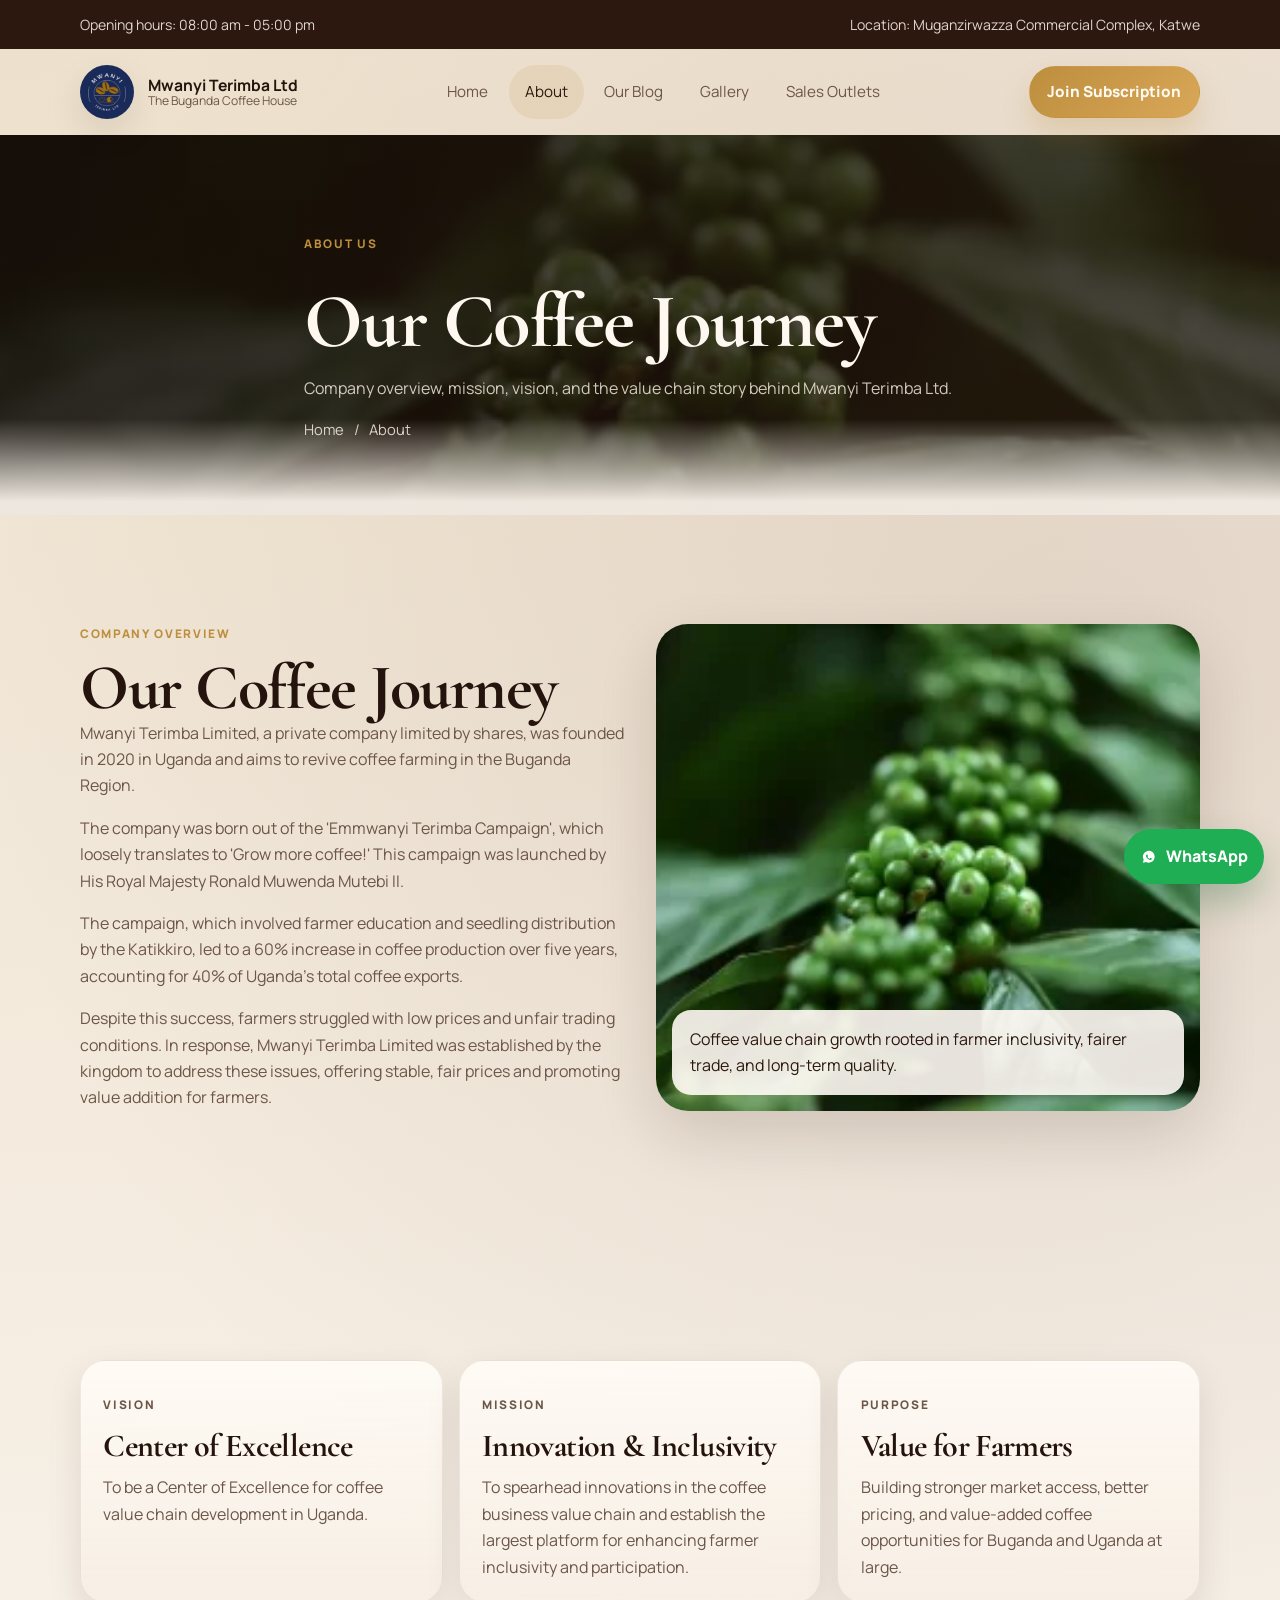
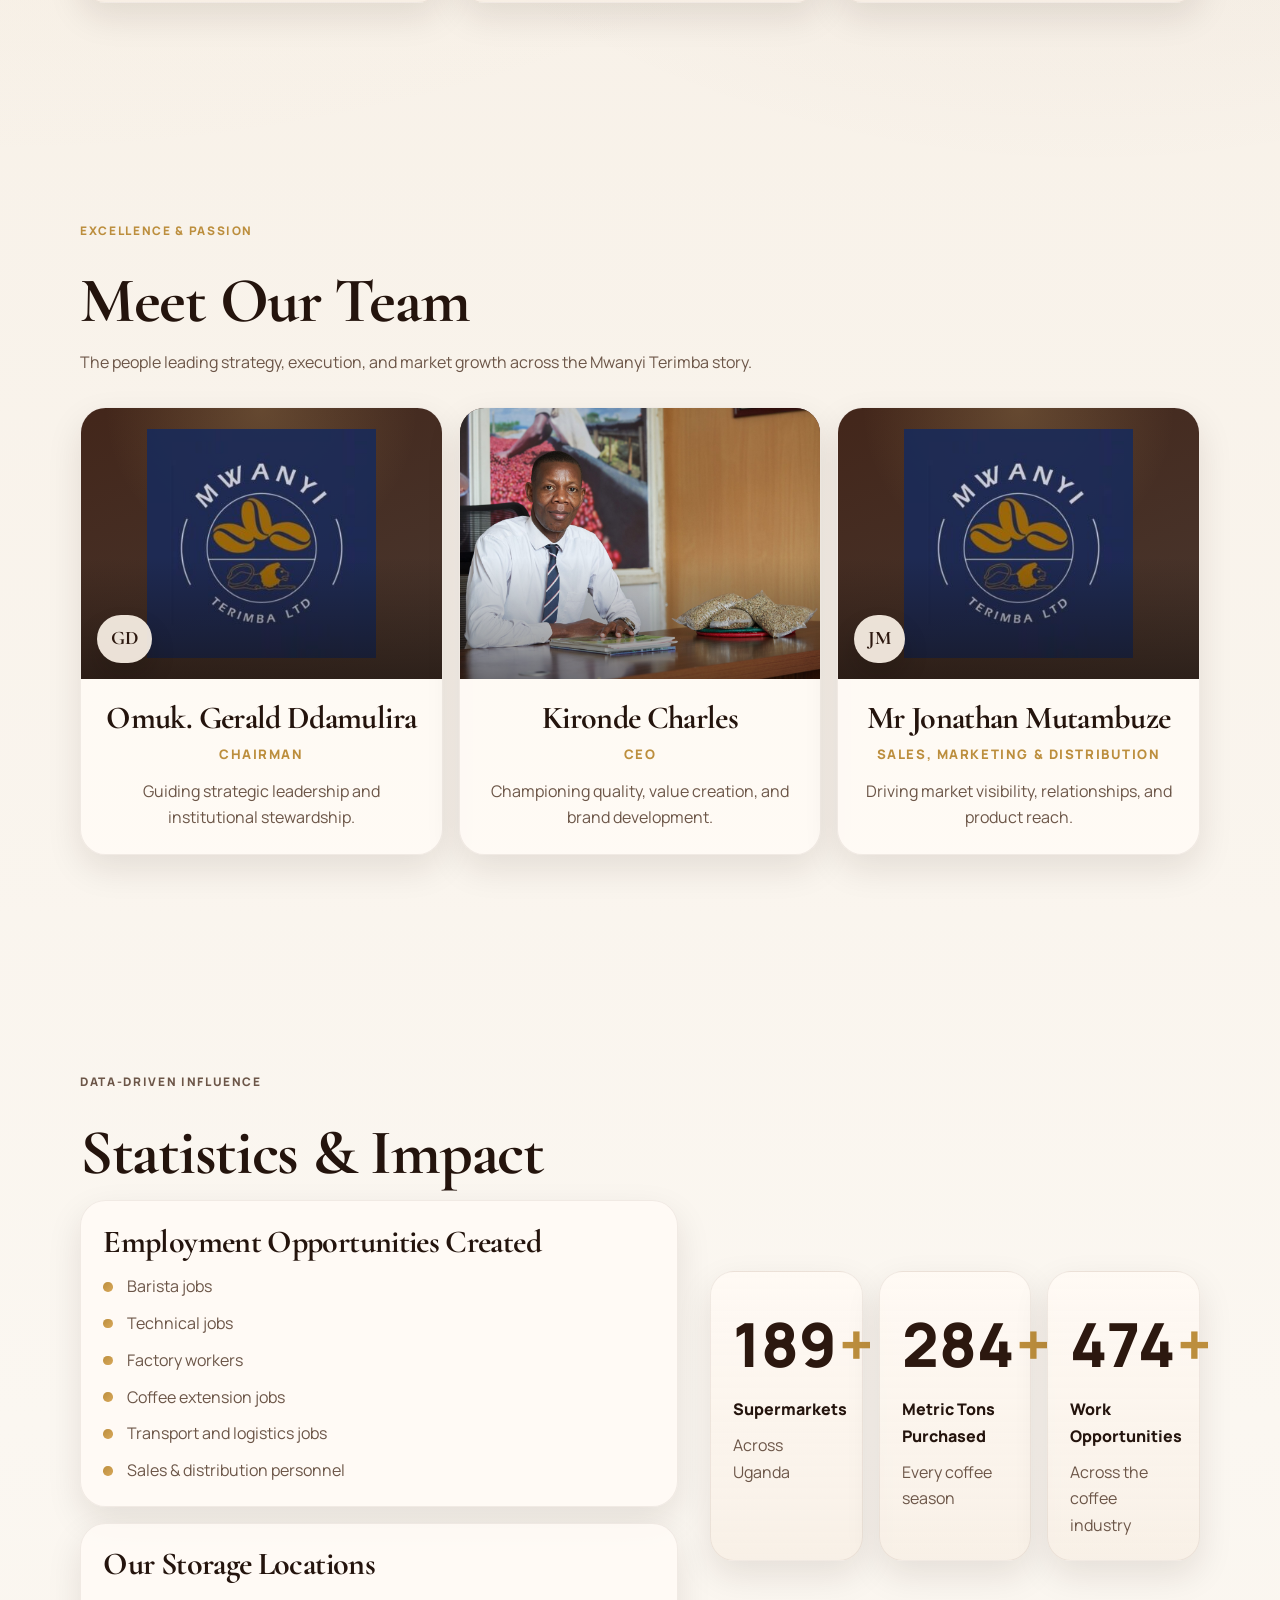
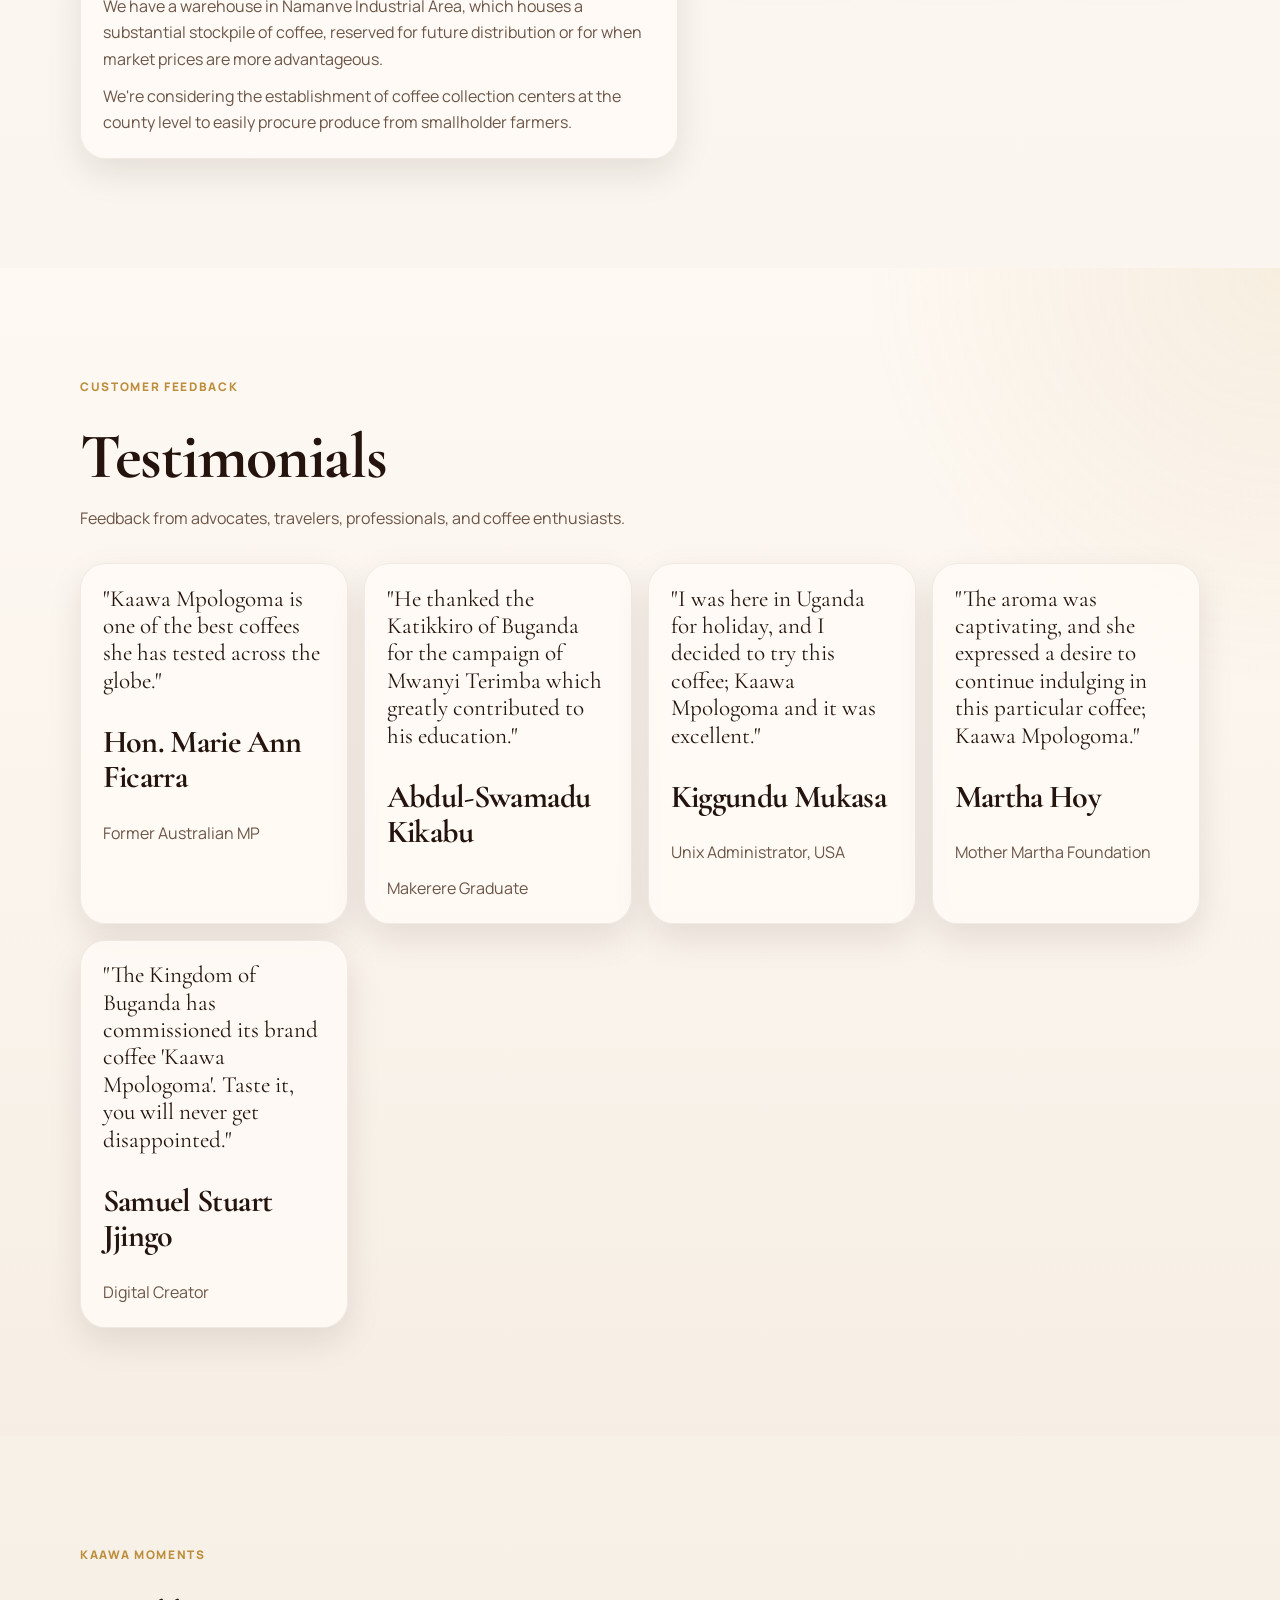
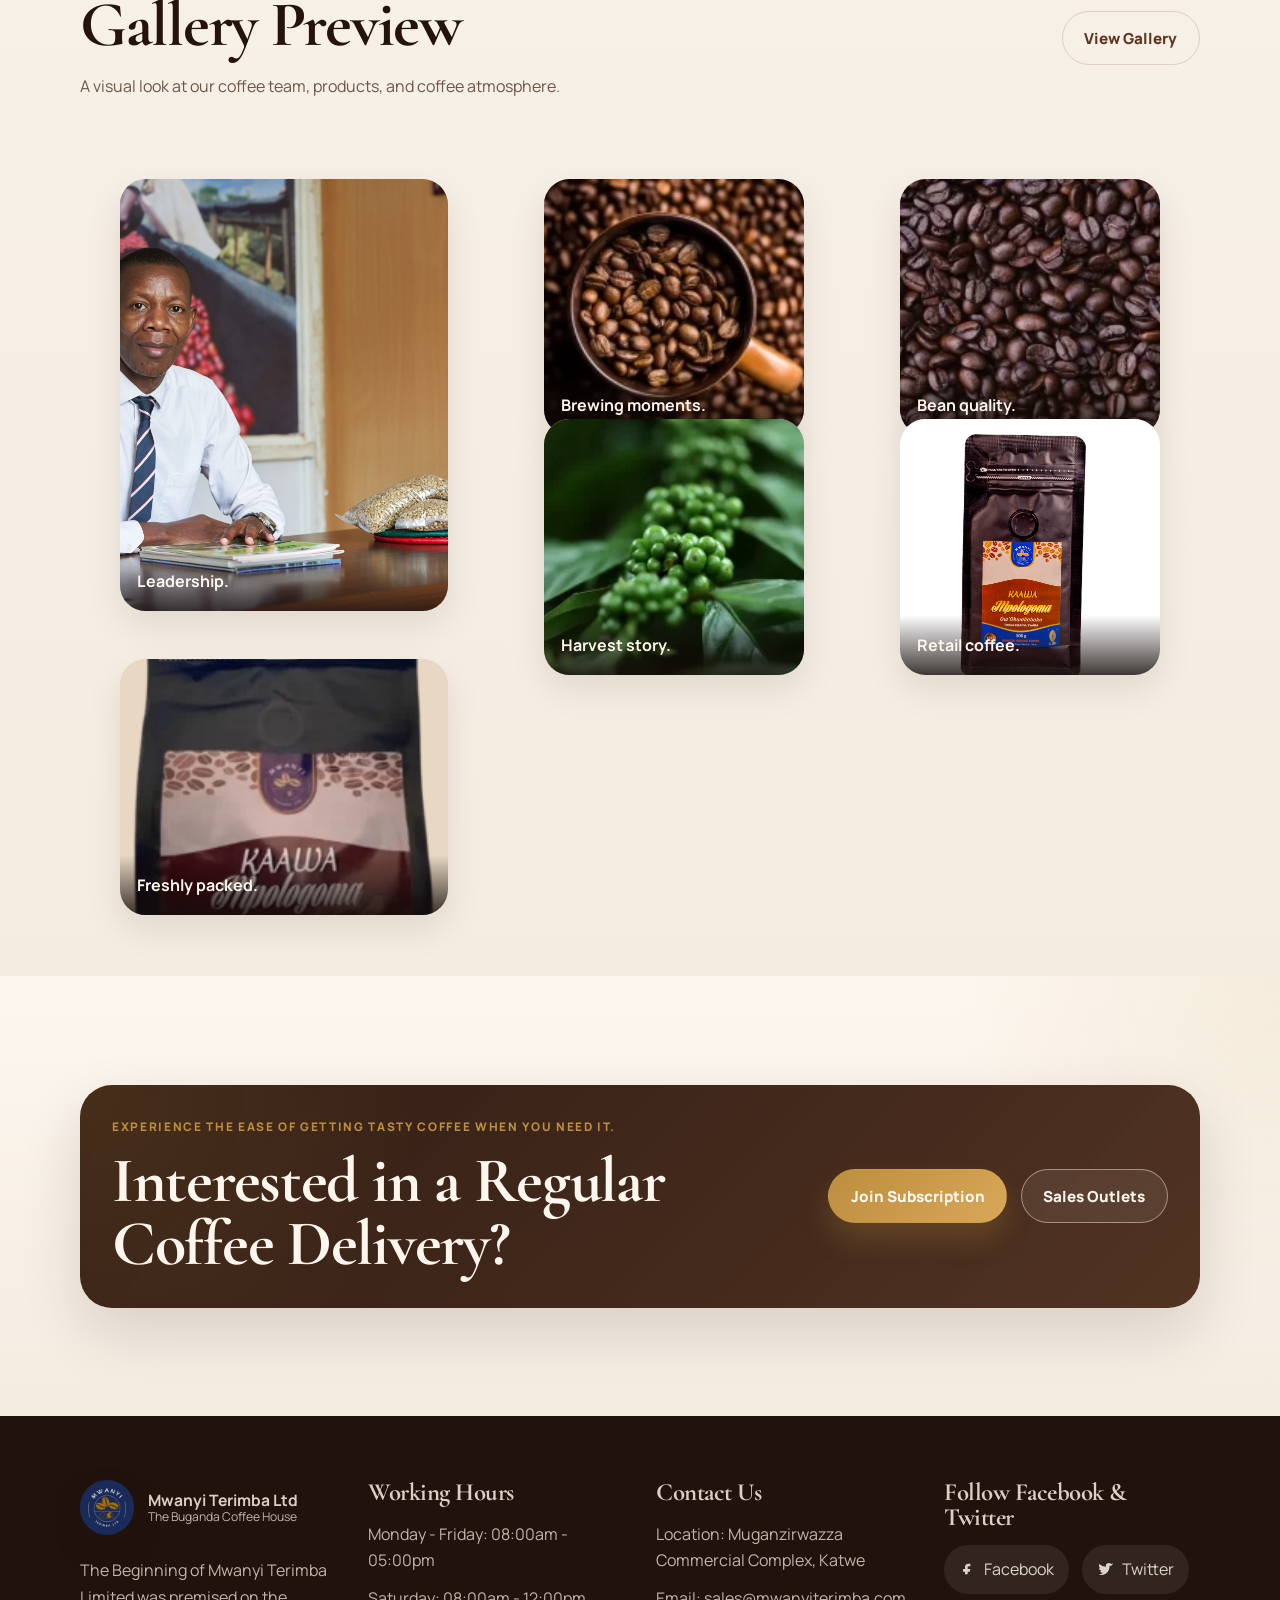
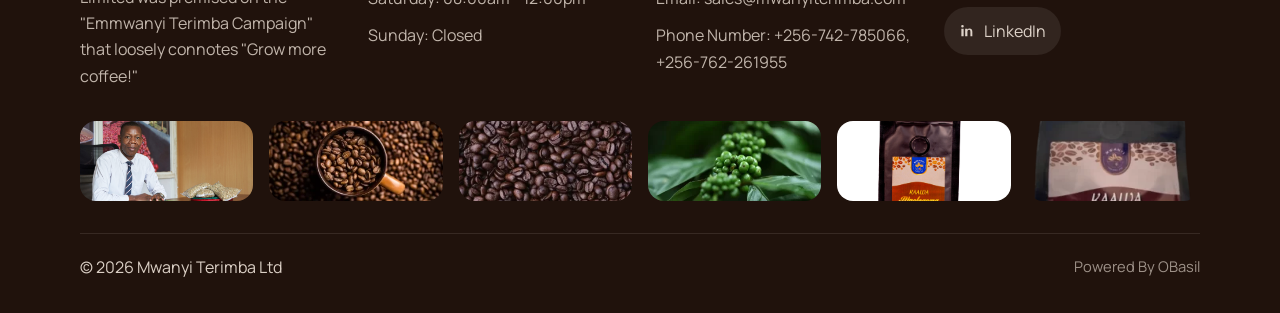
==== commit e02df1a6: "team pics" ====
--- a/about.html
+++ b/about.html
@@ -178,24 +178,59 @@
 
           <div class="team-grid">
             <article class="team-card reveal">
-              <div class="avatar-badge">GD</div>
-              <h3>Omuk. Gerald Ddamulira</h3>
-              <small>Chairman</small>
-              <p>Guiding strategic leadership and institutional stewardship.</p>
+              <div class="team-photo team-photo--placeholder" aria-hidden="true">
+                <img
+                  src="images/logo/mwanyiterimbalogo.jpg"
+                  alt=""
+                  width="300"
+                  height="300"
+                  loading="lazy"
+                  decoding="async"
+                />
+                <span class="team-photo-badge">GD</span>
+              </div>
+              <div class="team-card-body">
+                <h3>Omuk. Gerald Ddamulira</h3>
+                <small>Chairman</small>
+                <p>Guiding strategic leadership and institutional stewardship.</p>
+              </div>
             </article>
 
             <article class="team-card reveal">
-              <div class="avatar-badge">KC</div>
-              <h3>Kironde Charles</h3>
-              <small>CEO</small>
-              <p>Championing quality, value creation, and brand development.</p>
+              <div class="team-photo">
+                <img
+                  src="images/gallery/ceo.jpg"
+                  alt="Kironde Charles, CEO of Mwanyi Terimba Ltd"
+                  width="2560"
+                  height="1707"
+                  loading="lazy"
+                  decoding="async"
+                />
+              </div>
+              <div class="team-card-body">
+                <h3>Kironde Charles</h3>
+                <small>CEO</small>
+                <p>Championing quality, value creation, and brand development.</p>
+              </div>
             </article>
 
             <article class="team-card reveal">
-              <div class="avatar-badge">JM</div>
-              <h3>Mr Jonathan Mutambuze</h3>
-              <small>Sales, Marketing &amp; Distribution</small>
-              <p>Driving market visibility, relationships, and product reach.</p>
+              <div class="team-photo team-photo--placeholder" aria-hidden="true">
+                <img
+                  src="images/logo/mwanyiterimbalogo.jpg"
+                  alt=""
+                  width="300"
+                  height="300"
+                  loading="lazy"
+                  decoding="async"
+                />
+                <span class="team-photo-badge">JM</span>
+              </div>
+              <div class="team-card-body">
+                <h3>Mr Jonathan Mutambuze</h3>
+                <small>Sales, Marketing &amp; Distribution</small>
+                <p>Driving market visibility, relationships, and product reach.</p>
+              </div>
             </article>
           </div>
         </div>
--- a/styles.css
+++ b/styles.css
@@ -1423,32 +1423,86 @@
 }
 
 .team-card {
+  display: grid;
+  padding: 0;
+  overflow: hidden;
   text-align: center;
 }
 
-.avatar-badge {
-  width: 4.8rem;
-  height: 4.8rem;
-  display: grid;
+.team-photo {
+  position: relative;
+  aspect-ratio: 4 / 3;
+  overflow: hidden;
+  background: linear-gradient(160deg, rgba(63, 34, 22, 0.98), rgba(44, 24, 15, 0.86));
+}
+
+.team-photo img {
+  width: 100%;
+  height: 100%;
+  display: block;
+  object-fit: cover;
+  object-position: center 18%;
+}
+
+.team-photo::after {
+  content: "";
+  position: absolute;
+  inset: auto 0 0;
+  height: 45%;
+  background: linear-gradient(180deg, transparent 0%, rgba(17, 10, 6, 0.5) 100%);
+  pointer-events: none;
+}
+
+.team-photo--placeholder {
+  background:
+    radial-gradient(circle at top, rgba(235, 199, 123, 0.2), transparent 48%),
+    linear-gradient(160deg, rgba(63, 34, 22, 0.98), rgba(44, 24, 15, 0.86));
+}
+
+.team-photo--placeholder img {
+  object-fit: contain;
+  object-position: center;
+  padding: 1.3rem;
+  opacity: 0.9;
+}
+
+.team-photo-badge {
+  position: absolute;
+  left: 1rem;
+  bottom: 1rem;
+  min-width: 3rem;
+  height: 3rem;
+  display: inline-grid;
   place-items: center;
-  margin: 0 auto 1rem;
-  border-radius: 50%;
-  background: linear-gradient(135deg, var(--gold) 0%, #d8a85a 100%);
-  color: #fff7ee;
+  padding-inline: 0.85rem;
+  border-radius: 999px;
+  background: rgba(255, 247, 236, 0.9);
+  color: var(--primary-deep);
   font-family: "Cormorant Garamond", Georgia, serif;
-  font-size: 1.7rem;
+  font-size: 1.2rem;
   font-weight: 700;
-  box-shadow: 0 16px 28px rgba(188, 142, 61, 0.22);
+  box-shadow: 0 14px 24px rgba(19, 11, 7, 0.18);
+  z-index: 1;
+}
+
+.team-card-body {
+  display: grid;
+  gap: 0.2rem;
+  padding: 1.35rem 1.4rem 1.45rem;
 }
 
 .team-card small {
   display: block;
-  margin-top: 0.45rem;
+  margin-top: 0.35rem;
   color: var(--gold);
   font-size: 0.82rem;
   letter-spacing: 0.12em;
   text-transform: uppercase;
   font-weight: 800;
+}
+
+.team-card-body p {
+  margin-top: 0.55rem;
 }
 
 .impact-copy {
@@ -1908,11 +1962,14 @@
   .support-card,
   .info-card,
   .mission-card,
-  .team-card,
   .table-panel,
   .story-card,
   .product-content,
   .blog-content {
+    padding: 1.15rem;
+  }
+
+  .team-card-body {
     padding: 1.15rem;
   }
 
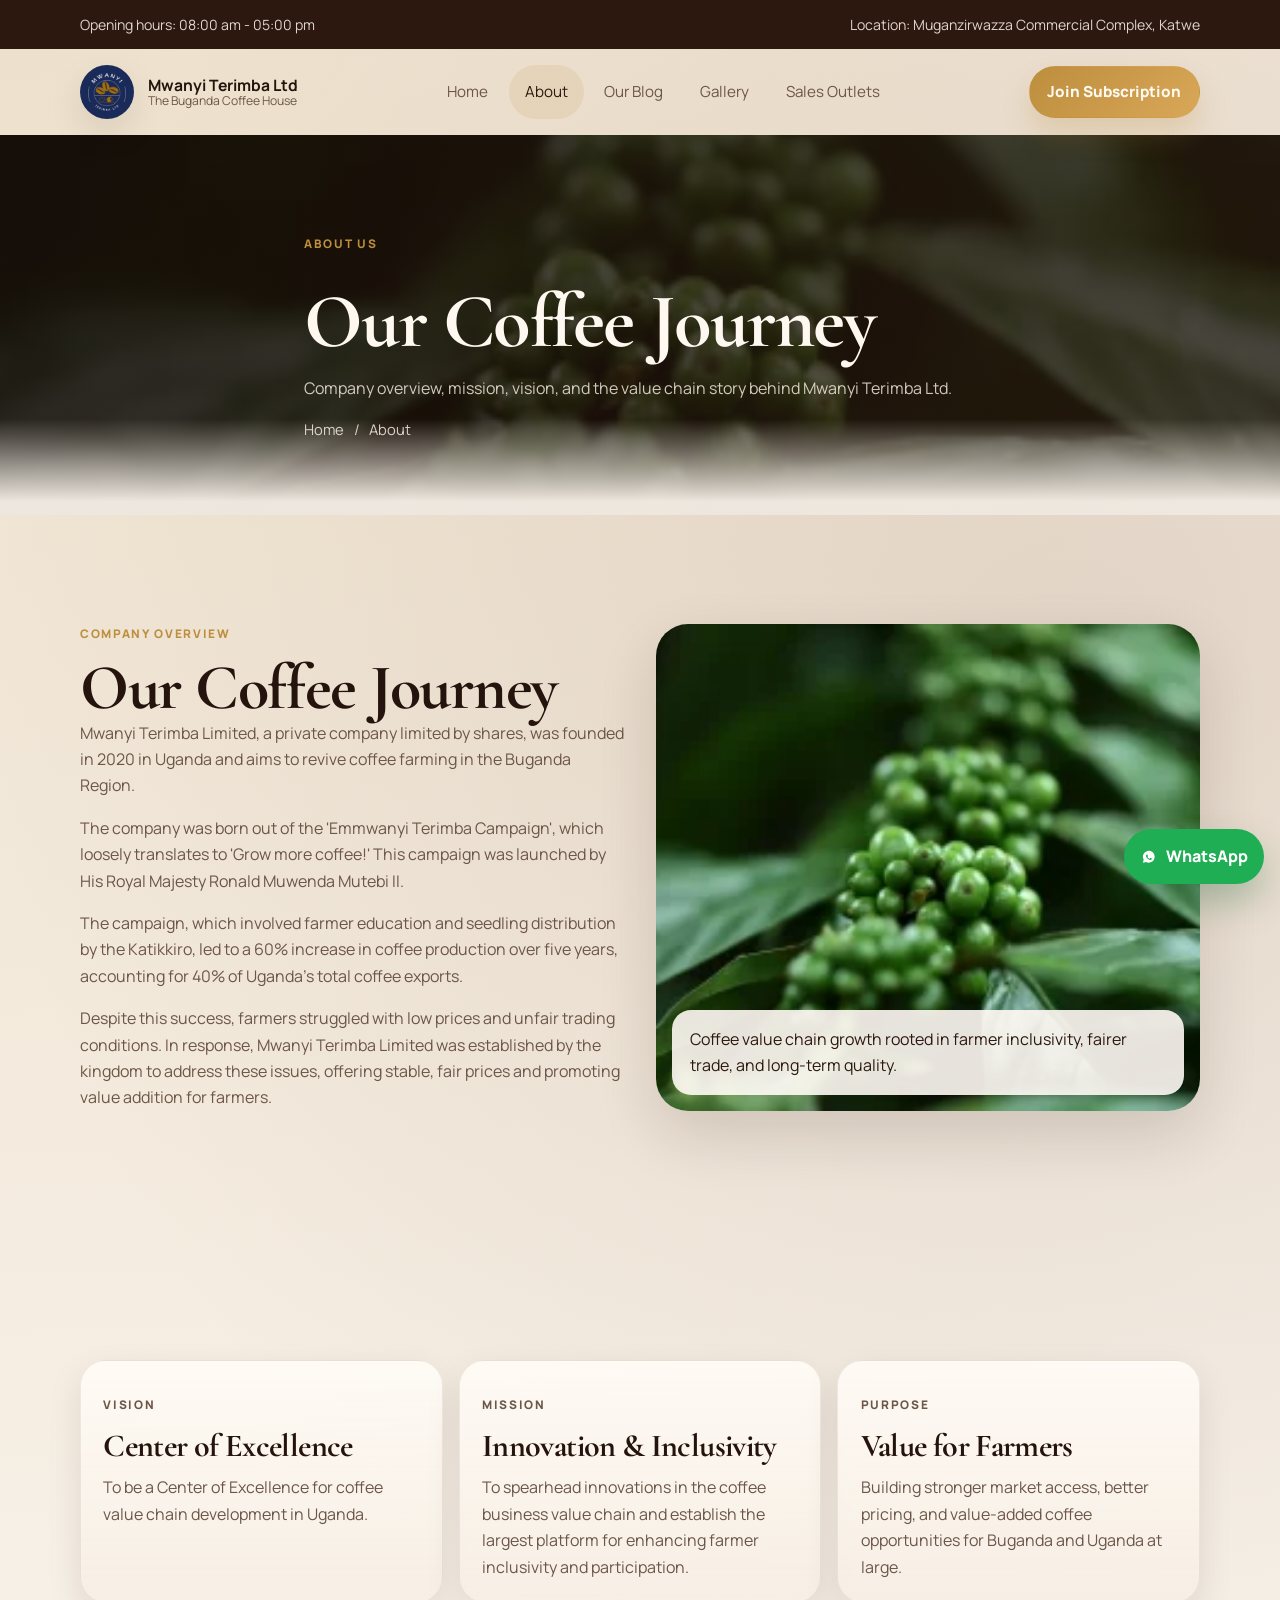
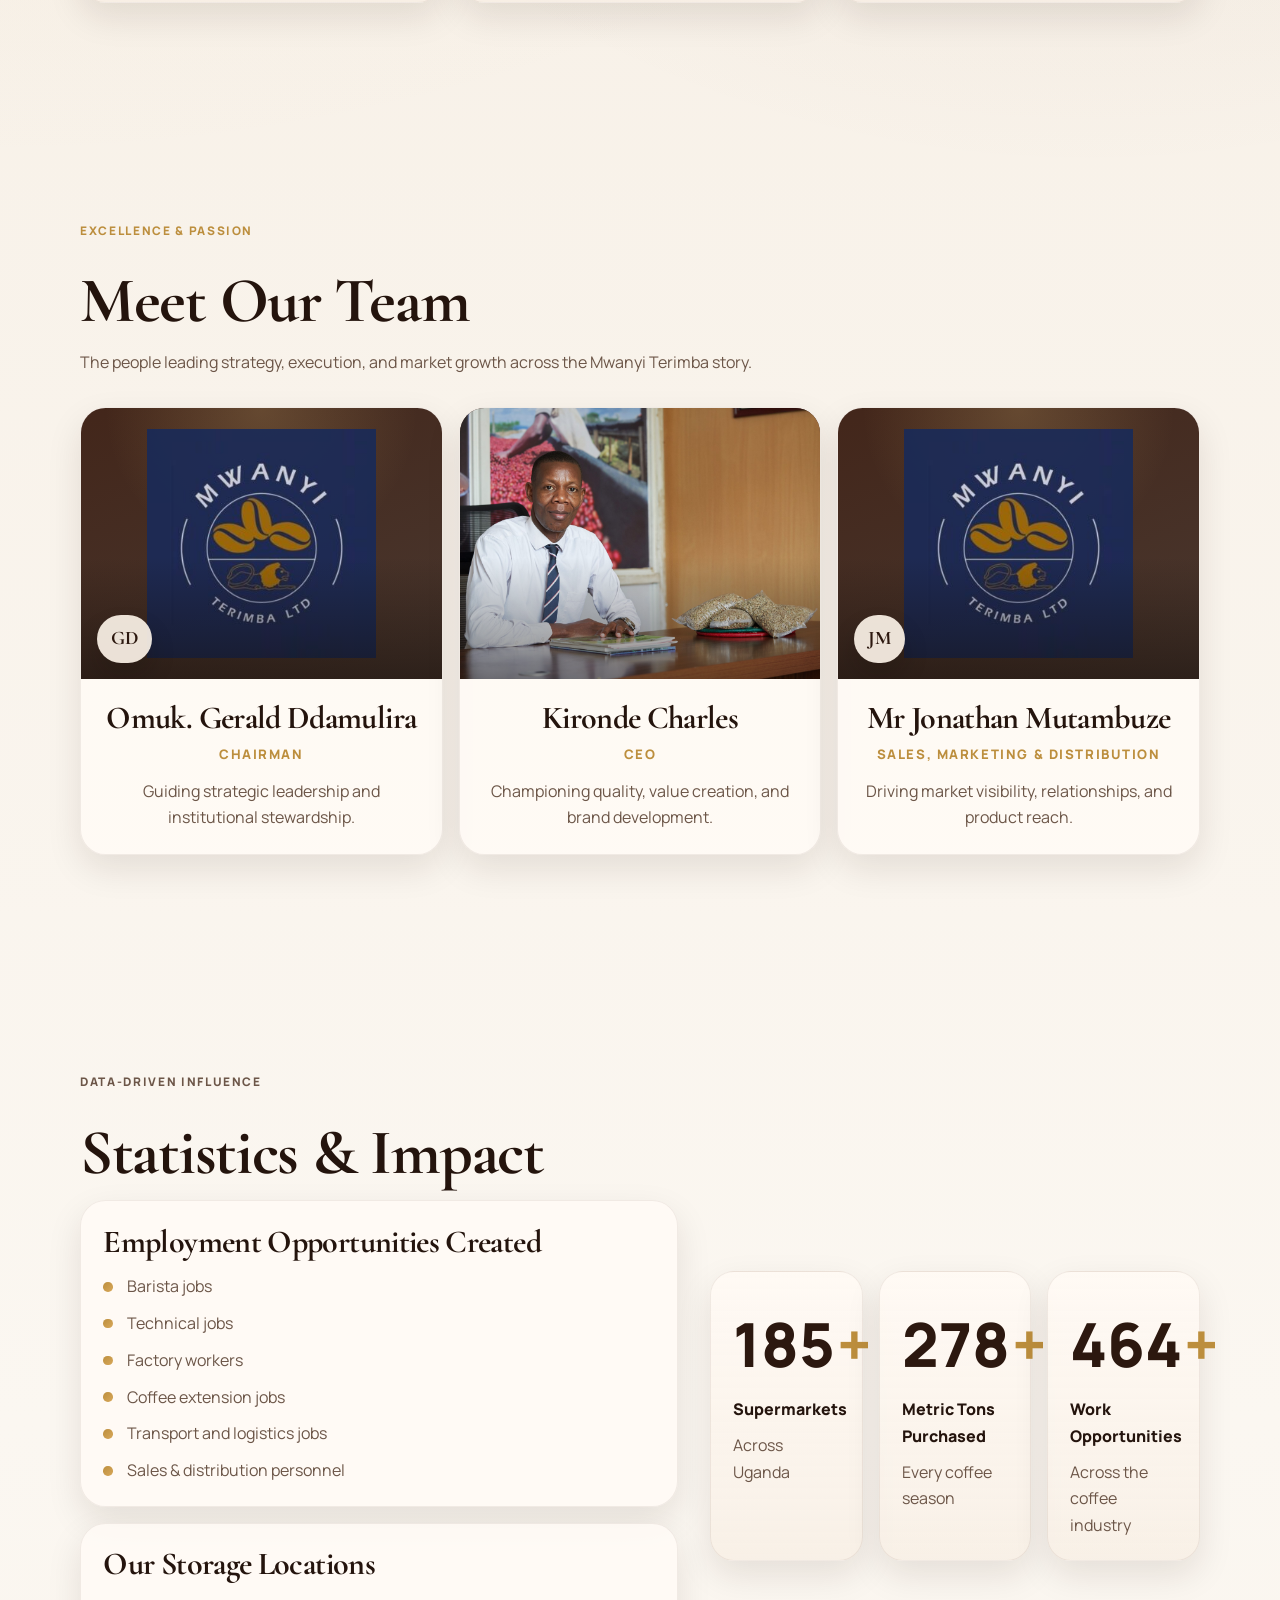
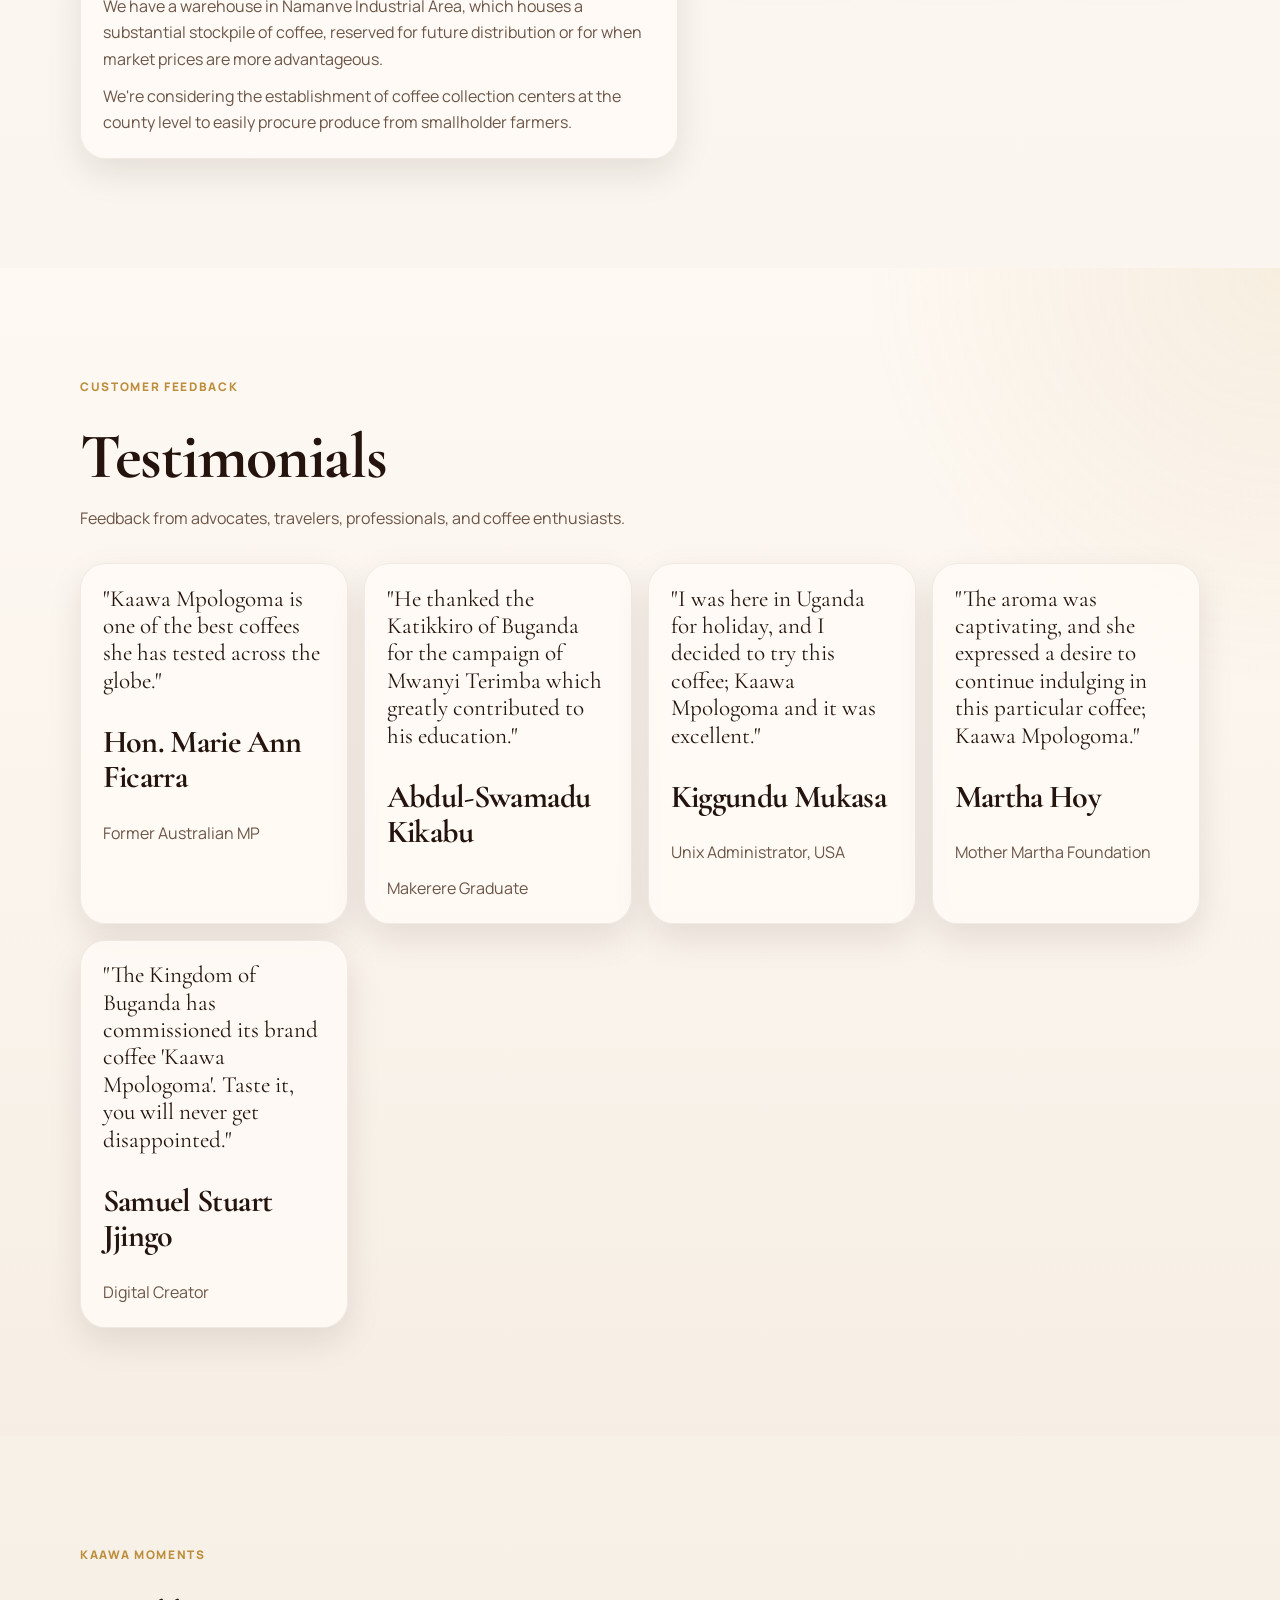
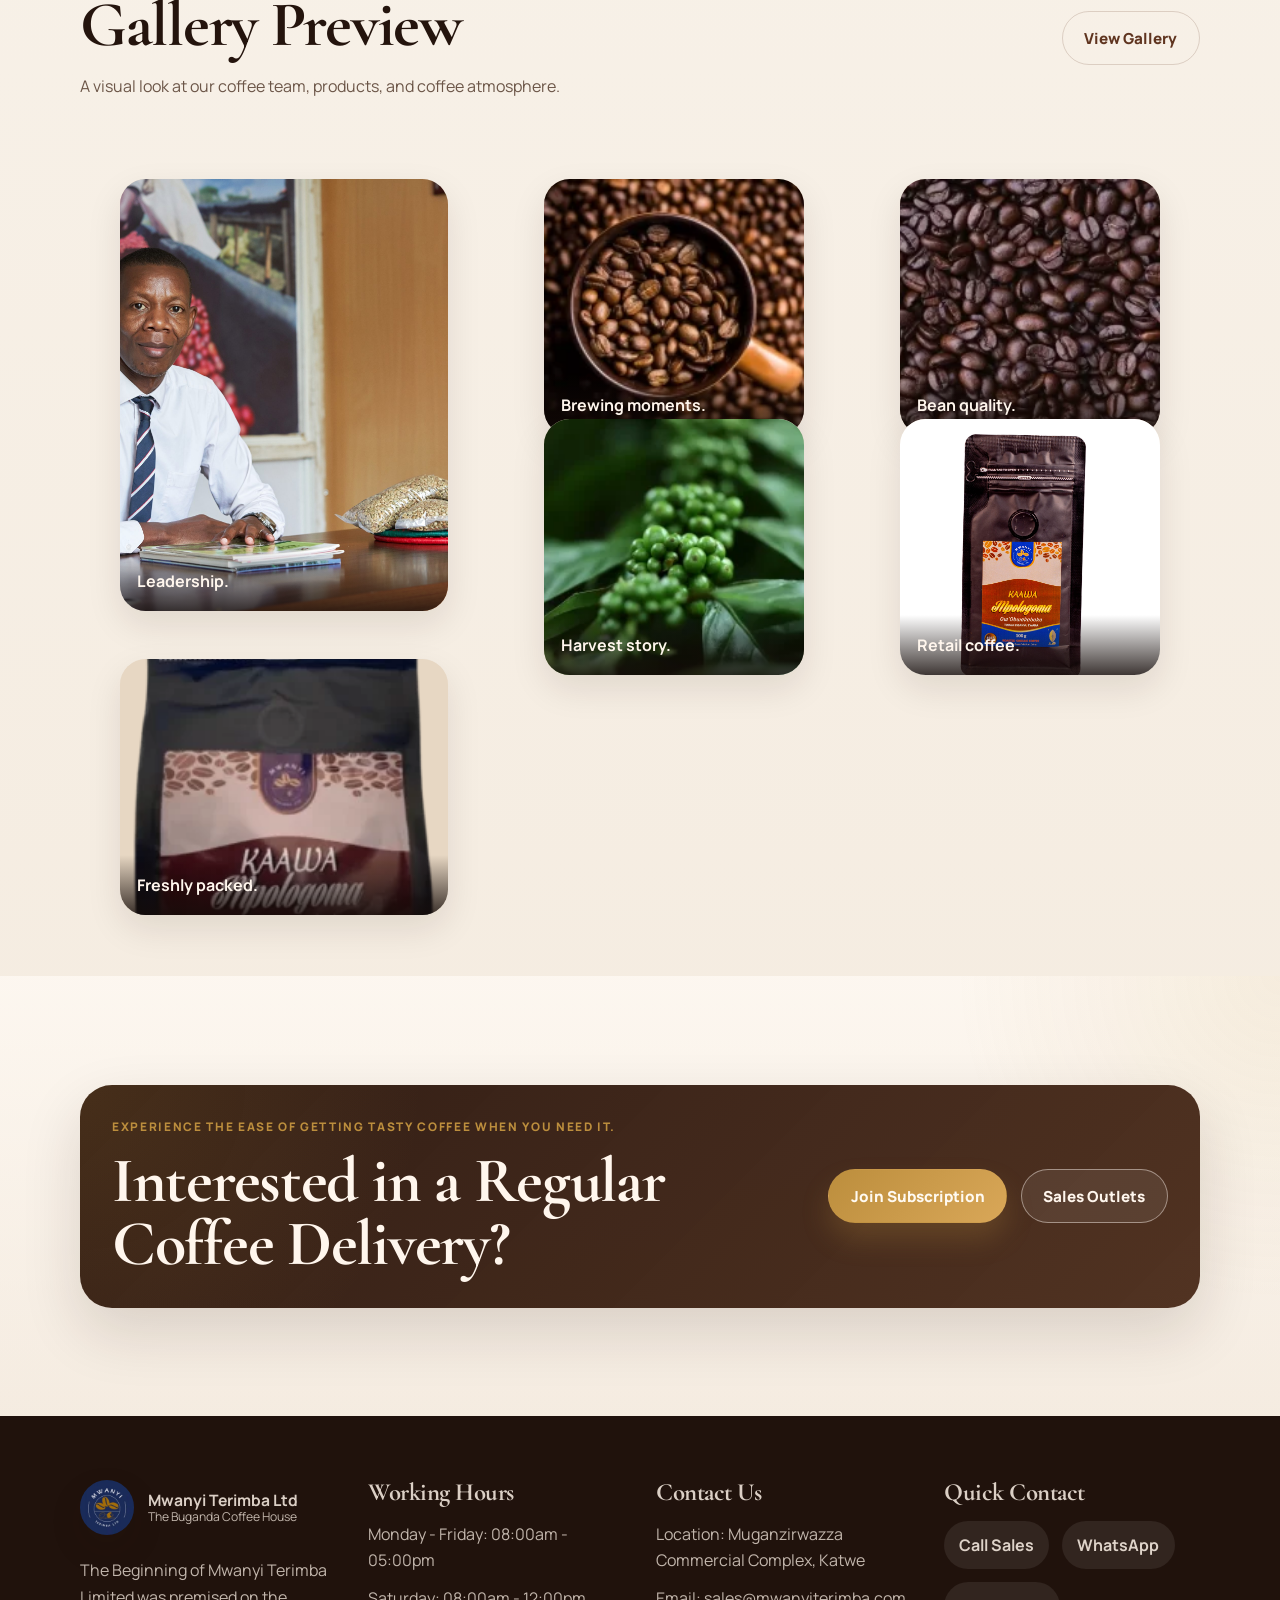
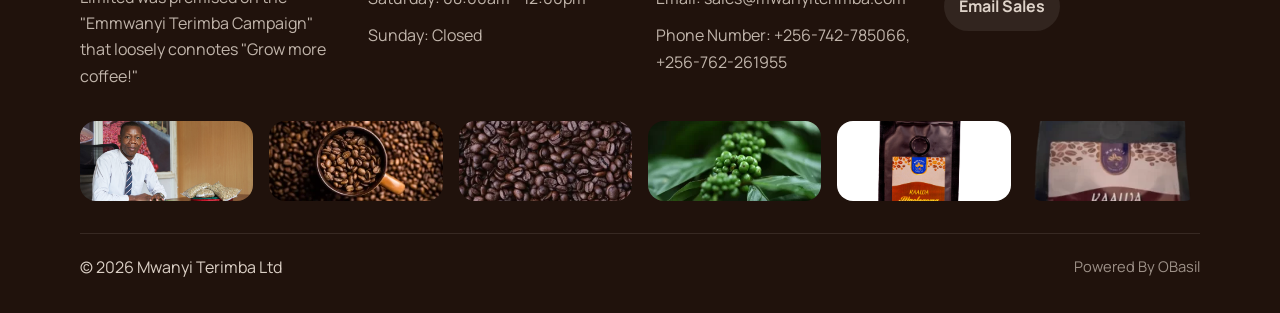
==== commit 3fe1fa17: "Update site" ====
--- a/about.html
+++ b/about.html
@@ -507,25 +507,16 @@
         </div>
 
         <div>
-          <h3>Follow Facebook &amp; Twitter</h3>
-          <div class="social-links" aria-label="Social media links">
-            <a href="https://facebook.com" target="_blank" rel="noreferrer">
-              <svg viewBox="0 0 24 24" aria-hidden="true">
-                <path d="M14 8h3V4h-3c-3 0-5 2-5 5v3H6v4h3v4h4v-4h3.2l.8-4H13V9c0-.6.4-1 1-1Z" />
-              </svg>
-              <span>Facebook</span>
+          <h3>Quick Contact</h3>
+          <div class="social-links" aria-label="Quick contact links">
+            <a href="tel:+256742785066">
+              <span>Call Sales</span>
             </a>
-            <a href="https://twitter.com" target="_blank" rel="noreferrer">
-              <svg viewBox="0 0 24 24" aria-hidden="true">
-                <path d="M18.9 7.15c.01.2.01.4.01.61 0 6.2-4.72 13.35-13.35 13.35A13.3 13.3 0 0 1 2 20.06a9.45 9.45 0 0 0 6.92-1.94 4.69 4.69 0 0 1-4.38-3.25c.3.05.6.08.92.08.44 0 .87-.06 1.28-.17a4.68 4.68 0 0 1-3.75-4.59v-.06c.63.35 1.35.57 2.12.6a4.68 4.68 0 0 1-1.45-6.24A13.28 13.28 0 0 0 13.3 8.7a4.68 4.68 0 0 1 7.97-4.27 9.3 9.3 0 0 0 2.97-1.14 4.67 4.67 0 0 1-2.05 2.58A9.37 9.37 0 0 0 24 5.1a10.07 10.07 0 0 1-2.7 2.05 4.5 4.5 0 0 0-2.4 0Z" />
-              </svg>
-              <span>Twitter</span>
+            <a href="https://wa.me/256742785066" target="_blank" rel="noreferrer">
+              <span>WhatsApp</span>
             </a>
-            <a href="https://linkedin.com" target="_blank" rel="noreferrer">
-              <svg viewBox="0 0 24 24" aria-hidden="true">
-                <path d="M6.94 8.5H3.56V20h3.38V8.5Zm.22-3.55a1.95 1.95 0 1 0-3.9 0 1.95 1.95 0 0 0 3.9 0ZM20 13.1c0-3.32-1.77-4.86-4.14-4.86-1.9 0-2.75 1.04-3.22 1.77V8.5H9.26V20h3.38v-6.4c0-1.68.32-3.3 2.4-3.3 2.06 0 2.08 1.92 2.08 3.41V20H20v-6.9Z" />
-              </svg>
-              <span>LinkedIn</span>
+            <a href="mailto:sales@mwanyiterimba.com?subject=Coffee%20Inquiry">
+              <span>Email Sales</span>
             </a>
           </div>
         </div>
--- a/styles.css
+++ b/styles.css
@@ -935,10 +935,12 @@
 .social-links a {
   display: inline-flex;
   align-items: center;
+  justify-content: center;
   gap: 0.55rem;
   padding: 0.7rem 0.95rem;
   border-radius: 999px;
   background: rgba(255, 250, 244, 0.08);
+  font-weight: 700;
 }
 
 .social-links svg {
@@ -1280,11 +1282,13 @@
 .brand-socials a {
   display: inline-flex;
   align-items: center;
+  justify-content: center;
   gap: 0.5rem;
   padding: 0.68rem 0.95rem;
   border-radius: 999px;
   background: rgba(255, 250, 244, 0.1);
   border: 1px solid rgba(255, 246, 238, 0.12);
+  font-weight: 700;
 }
 
 .brand-socials svg {
@@ -1652,6 +1656,11 @@
   border: 1px solid rgba(255, 246, 238, 0.1);
 }
 
+.tweet-stream article strong {
+  display: block;
+  margin-bottom: 0.35rem;
+}
+
 .tweet-stream p {
   color: rgba(255, 243, 232, 0.82);
 }
@@ -1664,6 +1673,23 @@
 
 .community-card p {
   color: var(--text-soft);
+}
+
+.community-notes {
+  display: grid;
+  gap: 0.75rem;
+}
+
+.community-notes p {
+  margin: 0;
+  padding: 0.95rem 1rem;
+  border-radius: 1.1rem;
+  background: rgba(95, 52, 31, 0.06);
+  border: 1px solid rgba(77, 45, 28, 0.08);
+}
+
+.community-notes strong {
+  color: var(--primary-deep);
 }
 
 .blog-preview-footer {
